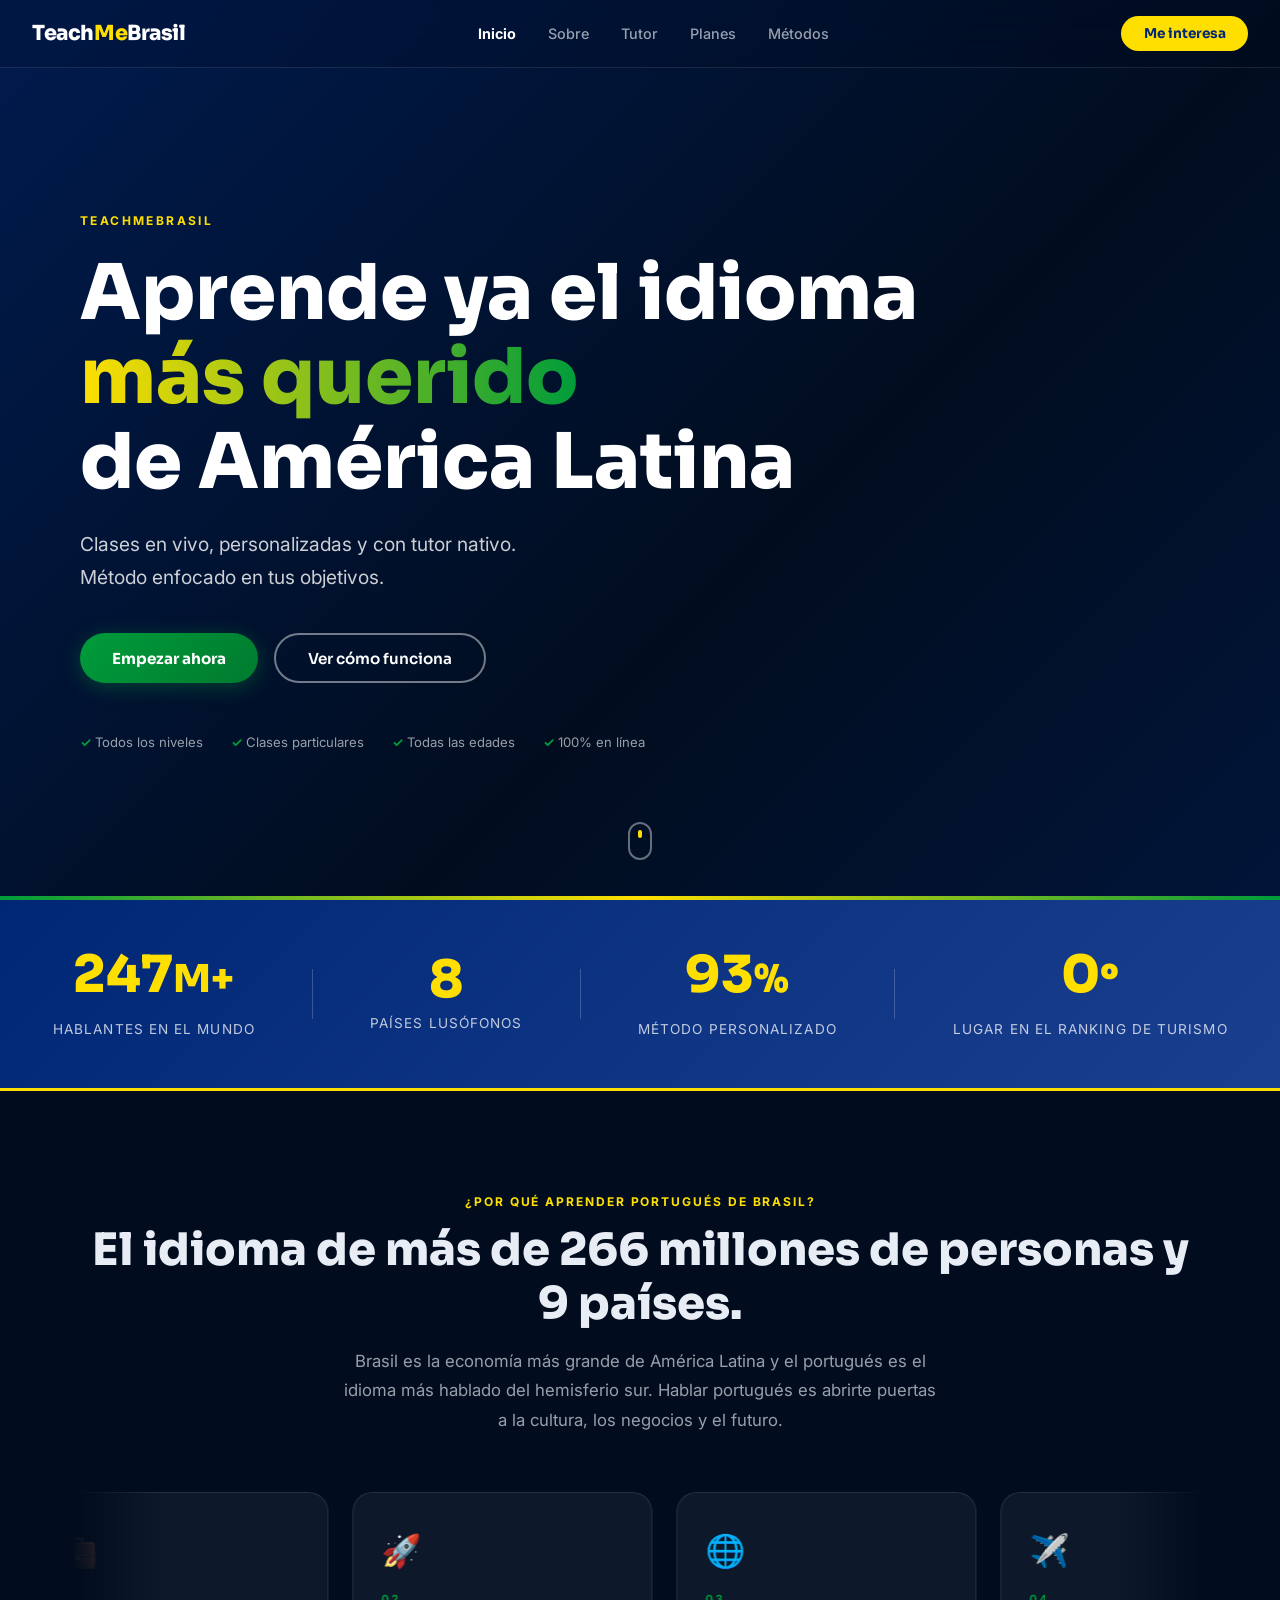
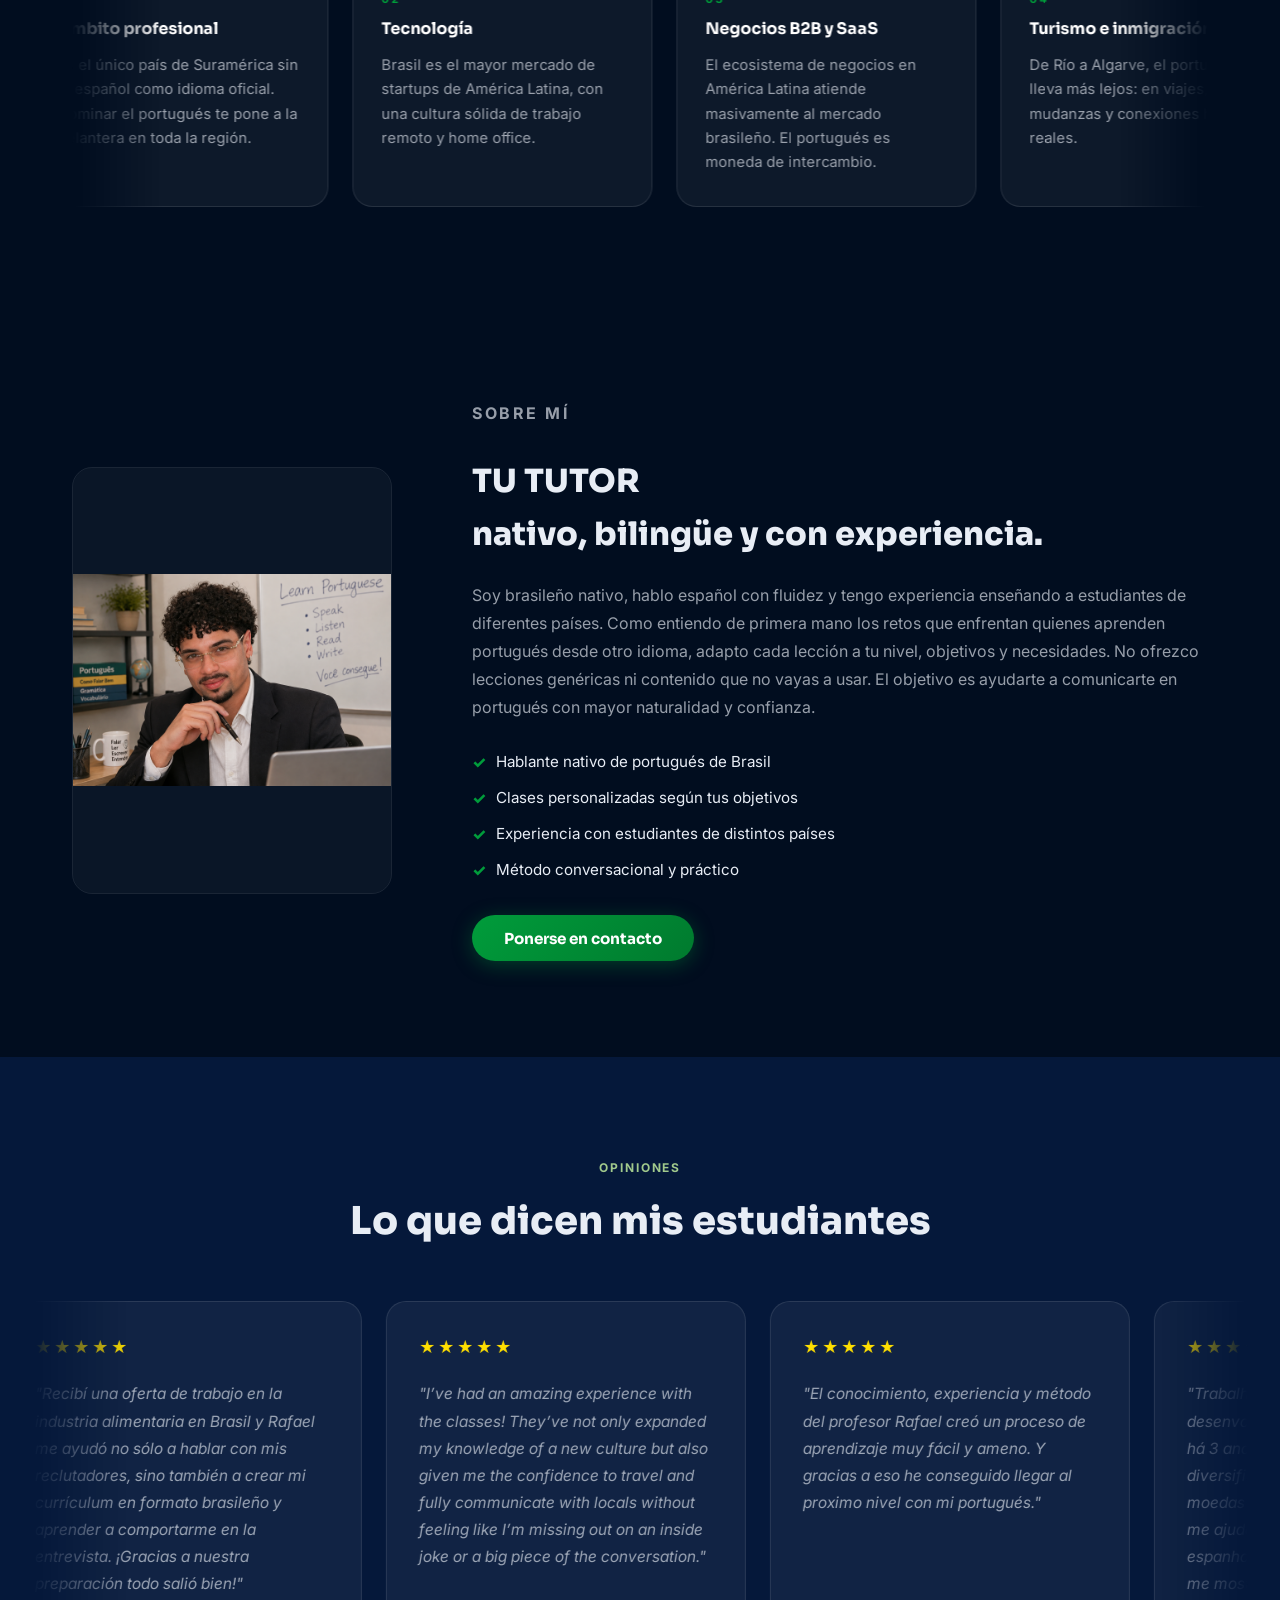
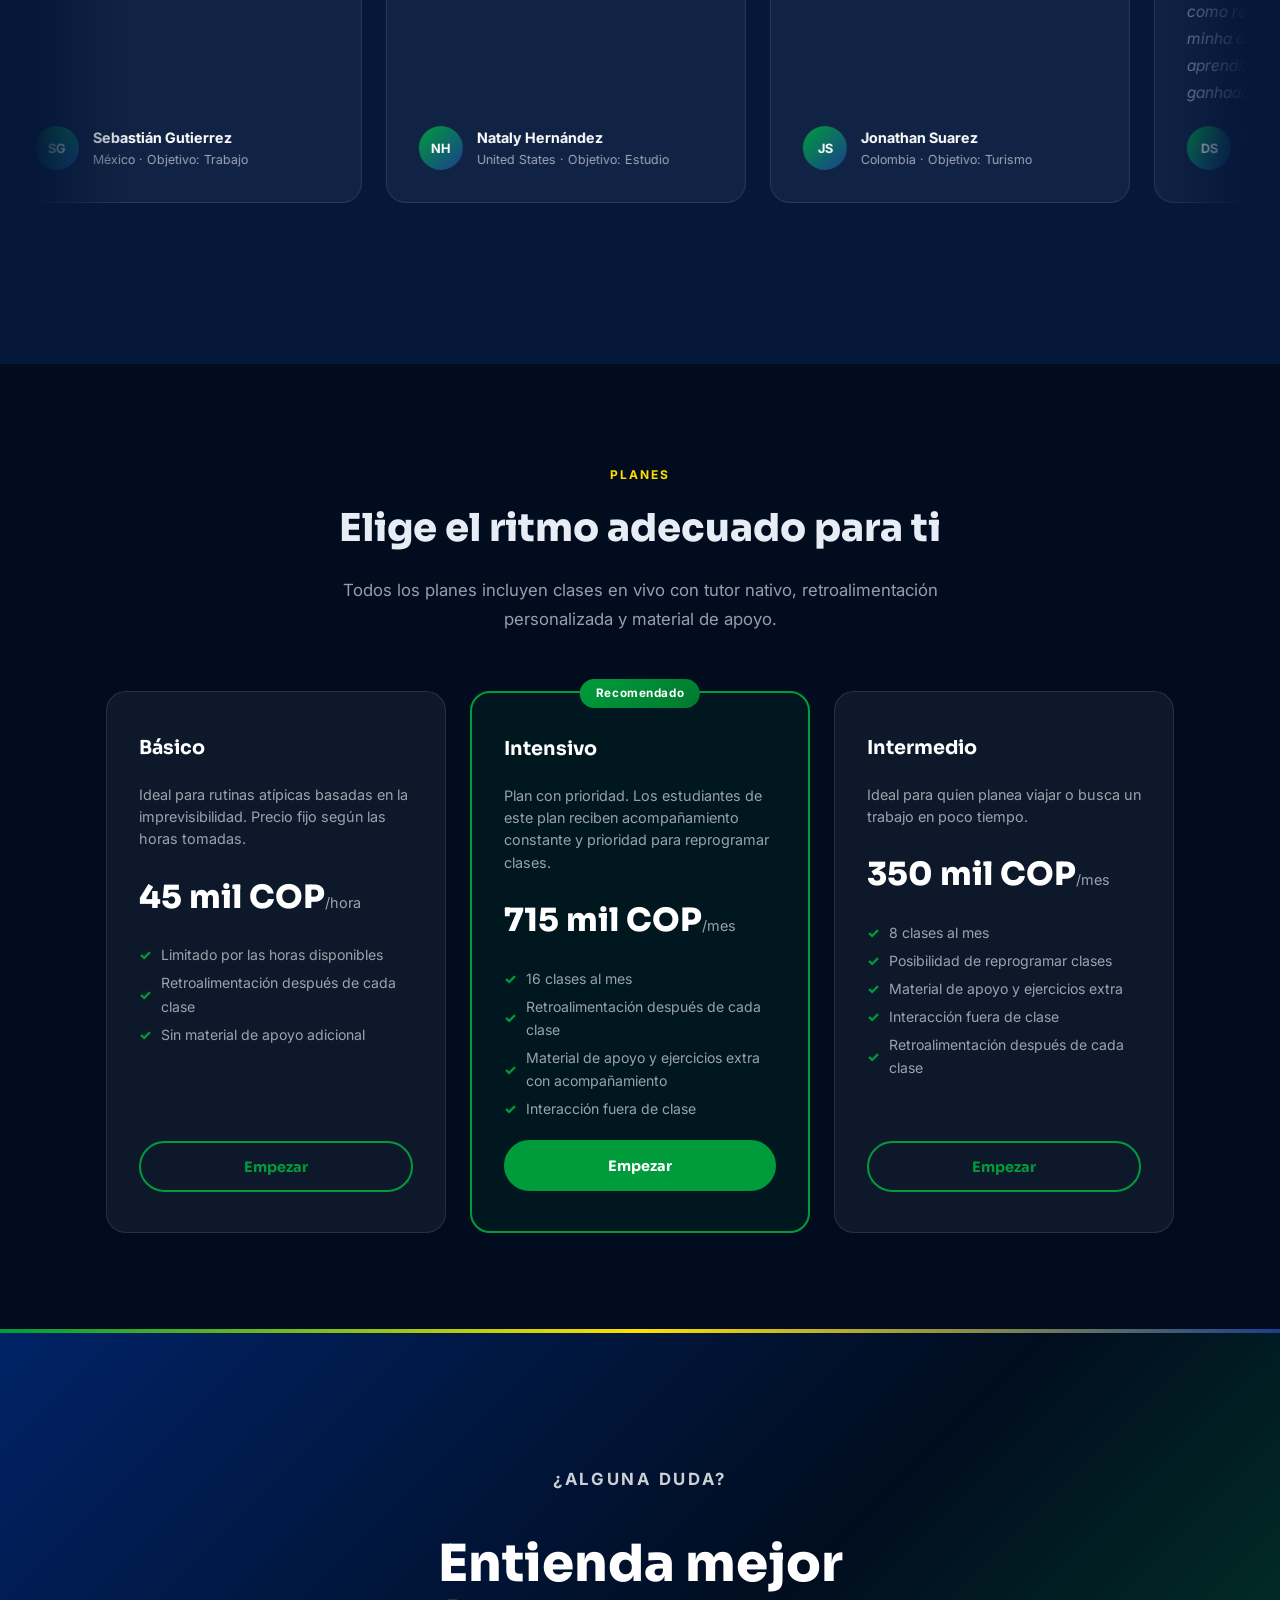
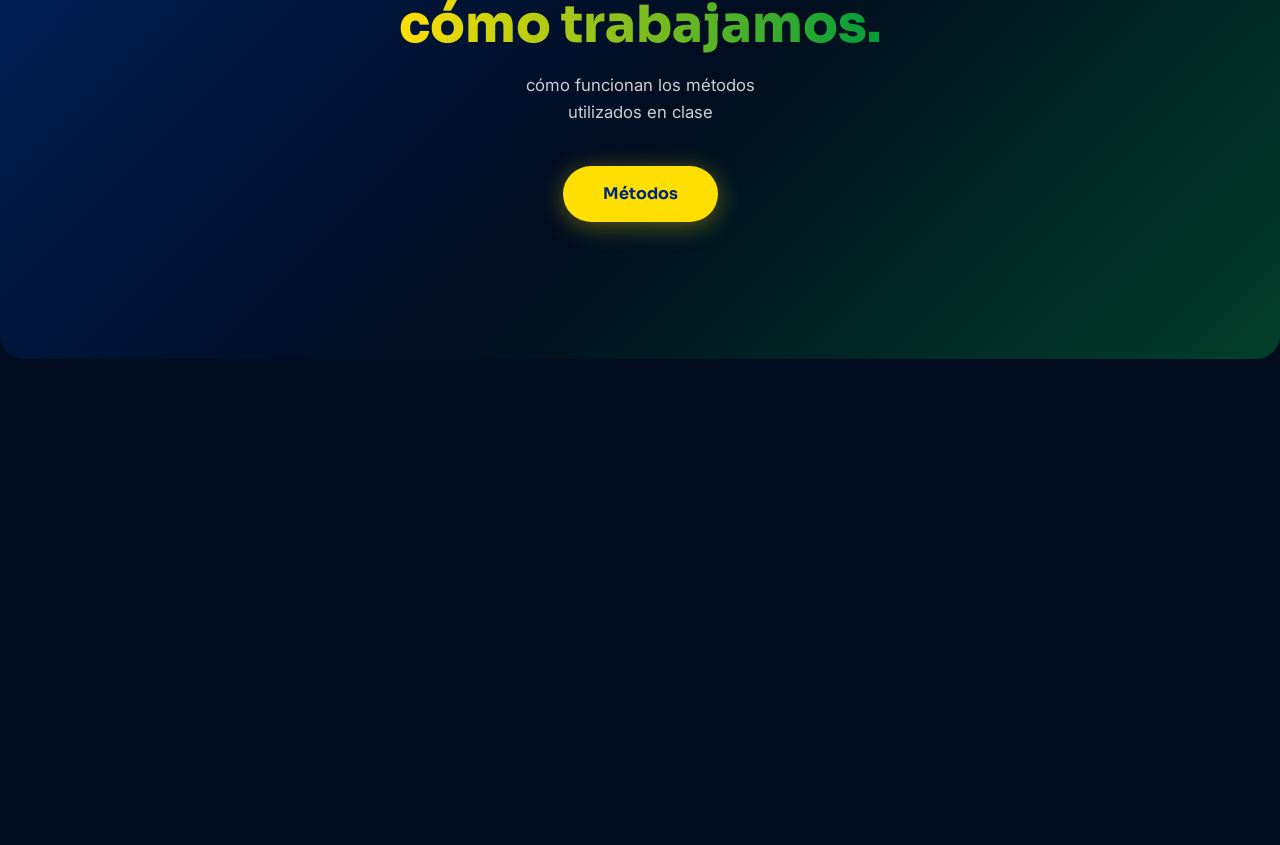
==== index.html @ 1a93fba7 "publicacao do repositorio" ====
<!DOCTYPE html>
<html lang="es-CO">
<head>
    <meta charset="UTF-8">
    <meta name="viewport" content="width=device-width, initial-scale=1.0">
    <link rel="stylesheet" href="style.css">
    <link rel="preconnect" href="https://fonts.googleapis.com">
    <link rel="preconnect" href="https://fonts.gstatic.com" crossorigin>
    <link href="https://fonts.googleapis.com/css2?family=Sora:wght@400;600;700;800&family=Inter:wght@400;500;600&display=swap" rel="stylesheet">
    <title>TeachMeBrasil — Portugués de Brasil para el mundo</title>
</head>
<body>

    <!-- ENCABEZADO -->
    <header class="main_header" id="main_header">
        <nav class="navbar">
            <a href="#inicio" class="logo">
                <span class="logo_text">Teach<span class="logo_accent">Me</span>Brasil</span>
            </a>
            <ul class="nav_content" id="nav_content">
                <li><a href="#inicio">Inicio</a></li>
                <li><a href="#razones">Sobre</a></li>
                <li><a href="#tutor">Tutor</a></li>
                <li><a href="#planes">Planes</a></li>
                <li><a href="#metodo">Métodos</a></li>
            </ul>
            <div class="nav_actions">
                <button class="btn_header" onclick="location.href='#planes'">Me interesa</button>
                <button class="hamburger" id="hamburger" aria-label="Abrir menú">
                    <span></span><span></span><span></span>
                </button>
            </div>
        </nav>
    </header>

    <main>

        <!-- HERO -->
        <section class="hero" id="inicio">
            <video autoplay loop muted playsinline class="hero_video">
                <source src="./videoplayback.mp4" type="video/mp4">
            </video>
            <div class="hero_overlay"></div>
            <div class="hero_content">
                <p class="hero_eyebrow reveal">TEACHMEBRASIL</p>
                <h1 class="hero_titulo reveal">
                    Aprende ya el idioma<br>
                    <span class="titulo_destaque">más querido</span><br>
                    de América Latina
                </h1>
                <p class="hero_subtitulo reveal">Clases en vivo, personalizadas y con tutor nativo. Método enfocado en tus objetivos.</p>
                <div class="hero_cta reveal">
                    <button class="btn_primario"><a href="#planes">Empezar ahora</a></button>
                    <button class="btn_secundario"><a href="#metodo">Ver cómo funciona</a></button>
                </div>
                <ul class="hero_micro reveal">
                    <li>Todos los niveles</li>
                    <li>Clases particulares</li>
                    <li>Todas las edades</li>
                    <li>100% en línea</li>
                </ul>
            </div>
            <div class="hero_scroll_hint">
                <span></span>
            </div>
        </section>

        <!-- NÚMEROS / PRUEBA SOCIAL -->
        <section class="section_numeros">
            <div class="numeros_inner">
                <div class="numero_item reveal-up">
                    <span class="numero_valor" data-count="266">0</span><span class="numero_sufixo">M+</span>
                    <p>hablantes en el mundo</p>
                </div>
                <div class="numero_divisor"></div>
                <div class="numero_item reveal-up" style="transition-delay:0.1s">
                    <span class="numero_valor" data-count="9">0</span>
                    <p>países lusófonos</p>
                </div>
                <div class="numero_divisor"></div>
                <div class="numero_item reveal-up" style="transition-delay:0.2s">
                    <span class="numero_valor" data-count="100">0</span><span class="numero_sufixo">%</span>
                    <p>método personalizado</p>
                </div>
                <div class="numero_divisor"></div>
                <div class="numero_item reveal-up" style="transition-delay:0.3s">
                    <span class="numero_valor" data-count="1">0</span><span class="numero_sufixo">º</span>
                    <p>lugar en el ranking de turismo</p>
                </div>
            </div>
        </section>

        <!-- MOTIVOS -->
        <section class="section_razoes" id="razones">
            <div class="razoes_topo">
                <p class="secao_eyebrow reveal-up">¿Por qué aprender portugués de Brasil?</p>
                <h2 class="reveal-up">El idioma de más de 266 millones de personas y 9 países.</h2>
                <p class="secao_descricao reveal-up">Brasil es la economía más grande de América Latina y el portugués es el idioma más hablado del hemisferio sur. Hablar portugués es abrirte puertas a la cultura, los negocios y el futuro.</p>
            </div>
            <div class="carousel_wrapper">
                <div class="razoes_grid">
                    <div class="razao_card"><div class="razao_icone">💼</div><span class="razao_numero">01</span><h3>Ámbito profesional</h3><p>Es el único país de Suramérica sin el español como idioma oficial. Dominar el portugués te pone a la delantera en toda la región.</p></div>
                    <div class="razao_card"><div class="razao_icone">🚀</div><span class="razao_numero">02</span><h3>Tecnología</h3><p>Brasil es el mayor mercado de startups de América Latina, con una cultura sólida de trabajo remoto y home office.</p></div>
                    <div class="razao_card"><div class="razao_icone">🌐</div><span class="razao_numero">03</span><h3>Negocios B2B y SaaS</h3><p>El ecosistema de negocios en América Latina atiende masivamente al mercado brasileño. El portugués es moneda de intercambio.</p></div>
                    <div class="razao_card"><div class="razao_icone">✈️</div><span class="razao_numero">04</span><h3>Turismo e inmigración</h3><p>De Río a Algarve, el portugués te lleva más lejos: en viajes, mudanzas y conexiones humanas reales.</p></div>
                    <div class="razao_card"><div class="razao_icone">🎵</div><span class="razao_numero">05</span><h3>Cultura y música</h3><p>Samba, bossa nova, funk, MPB: Brasil exporta cultura al mundo. Entender el idioma es entrar de verdad a esa riqueza.</p></div>
                    <div class="razao_card"><div class="razao_icone">🤝</div><span class="razao_numero">06</span><h3>Conexiones humanas</h3><p>Más de 200 millones de hablantes en 4 continentes. Hablar portugués es conectarte con uno de los pueblos más cálidos del mundo.</p></div>
                </div>
            </div>
        </section>

        <!-- TUTOR -->
        <section class="section_tutor" id="tutor">
            <div class="tutor_inner">
                <div class="tutor_foto reveal-left">
                    <div class="tutor_foto_placeholder">
                        <img src= "/foto_profissional.png" alt="Foto de Rafael da Silva Amorim, tutor nativo de portugués de Brasil" class="tutor_foto_img">
                    </div>
                </div>
                <div class="tutor_texto reveal-right">
                    <p class="secao_eyebrow">Sobre mí</p>
                    <h2>TU TUTOR<br>nativo, bilingüe y con experiencia.</h2>
                    <p>Soy brasileño nativo, hablo español con fluidez y tengo experiencia enseñando a estudiantes de diferentes países. Como entiendo de primera mano los retos que enfrentan quienes aprenden portugués desde otro idioma, adapto cada lección a tu nivel, objetivos y necesidades.
                    No ofrezco lecciones genéricas ni contenido que no vayas a usar. El objetivo es ayudarte a comunicarte en portugués con mayor naturalidad y confianza.</p>
                    <ul class="tutor_diferenciais">
                        <li>Hablante nativo de portugués de Brasil</li>
                        <li>Clases personalizadas según tus objetivos</li>
                        <li>Experiencia con estudiantes de distintos países</li>
                        <li>Método conversacional y práctico</li>
                    </ul>
                    <button class="btn_primario"><a href="https://wa.me/5561992379656?text=¡Hola! Me pongo en contacto con usted a través de su página web y me gustaría obtener más información sobre su curso de idiomas." target="_self" rel="noopener">Ponerse en contacto</a></button>
                </div>
            </div>
        </section>

        <!-- TESTIMONIOS -->
        <section class="section_depoimentos" id="testimonios">
            <div class="depoimentos_topo">
                <p class="secao_eyebrow_verde reveal-up">Opiniones</p>
                <h2 class="reveal-up">Lo que dicen mis estudiantes</h2>
            </div>

            <!-- Carrusel de testimonios -->
            <div class="carousel_wrapper dep_carousel_wrapper">
                <div class="depoimentos_grid">
                    <div class="depoimento_card">
                        <div class="depoimento_estrelas">★★★★★</div>
                        <p class="depoimento_texto">"Recibí una oferta de trabajo en la industria alimentaria en Brasil y Rafael me ayudó no sólo a hablar con mis reclutadores, sino también a crear mi currículum en formato brasileño y aprender a comportarme en la entrevista. ¡Gracias a nuestra preparación todo salió bien!"</p>
                        <div class="depoimento_autor">
                            <div class="autor_avatar">SG</div>
                            <div><strong>Sebastián Gutierrez</strong><span>México · Objetivo: Trabajo</span></div>
                        </div>
                    </div>
                    <div class="depoimento_card">
                        <div class="depoimento_estrelas">★★★★★</div>
                        <p class="depoimento_texto">"I’ve had an amazing experience with the classes! They’ve not only expanded my knowledge of a new culture but also given me the confidence to travel and fully communicate with locals without feeling like I’m missing out on an inside joke or a big piece of the conversation."</p>
                        <div class="depoimento_autor">
                            <div class="autor_avatar">NH</div>
                            <div><strong>Nataly Hernández</strong><span>United States · Objetivo: Estudio</span></div>
                        </div>
                    </div>
                    <div class="depoimento_card">
                        <div class="depoimento_estrelas">★★★★★</div>
                        <p class="depoimento_texto">"El conocimiento, experiencia y método del profesor Rafael creó un proceso de aprendizaje muy fácil y ameno. Y gracias a eso he conseguido llegar al proximo nivel con mi portugués."</p>
                        <div class="depoimento_autor">
                            <div class="autor_avatar">JS</div>
                            <div><strong>Jonathan Suarez</strong><span>Colombia · Objetivo: Turismo</span></div>
                        </div>
                    </div>
                    <div class="depoimento_card">
                        <div class="depoimento_estrelas">★★★★★</div>
                        <p class="depoimento_texto">"Trabalho com análise e desenvolvimento de sistemas no Brasil há 3 anos e não tinha idéia de como diversificar a minha carteira com moedas internacionais, o Rafael não só me ajudou a retomar o aprendizado de espanhol que eu havia perdido, como me mostrou diversas possibilidades de como receber em euros trabalhando na minha área. Sou grato por através do aprendizado de outra língua, ter ganhado um professor e um amigo."</p>
                        <div class="depoimento_autor">
                            <div class="autor_avatar">DS</div>
                            <div><strong>Douglas Santos</strong><span>Brasil · Objetivo: Trabalho</span></div>
                        </div>
                    </div>
                </div>
            </div>
        </section>

        <!-- PLANES -->
        <section class="section_planos" id="planes">
            <div class="planos_topo">
                <p class="secao_eyebrow reveal-up">Planes</p>
                <h2 class="reveal-up">Elige el ritmo adecuado para ti</h2>
                <p class="secao_descricao reveal-up">Todos los planes incluyen clases en vivo con tutor nativo, retroalimentación personalizada y material de apoyo.</p>
            </div>
            <div class="planos_grid">

                <div class="plano_card reveal-up" style="transition-delay:0s">
                    <h3>Básico</h3>
                    <p class="plano_descricao">Ideal para rutinas atípicas basadas en la imprevisibilidad. Precio fijo según las horas tomadas.</p>
                    <div class="plano_preco">
                        <span class="preco_valor">45 mil COP</span>
                        <span class="preco_periodo">/hora</span>
                    </div>
                    <ul class="plano_itens">
                        <li>Limitado por las horas disponibles</li>
                        <li>Retroalimentación después de cada clase</li>
                        <li>Sin material de apoyo adicional</li>
                    </ul>
                    <button class="btn_plano"><a href="https://wa.me/5561992379656?text=¡Hola! Me gustaría suscribirme al plan Básico de TeachMeBrazil." target="_blank" rel="noopener">Empezar</a></button>
                </div>

                <div class="plano_card plano_card--destaque reveal-up" style="transition-delay:0.15s">
                    <span class="plano_badge">Recomendado</span>
                    <h3>Intensivo</h3>
                    <p class="plano_descricao">Plan con prioridad. Los estudiantes de este plan reciben acompañamiento constante y prioridad para reprogramar clases.</p>
                    <div class="plano_preco">
                        <span class="preco_valor">715 mil COP</span>
                        <span class="preco_periodo">/mes</span>
                    </div>
                    <ul class="plano_itens">
                        <li>16 clases al mes</li>
                        <li>Retroalimentación después de cada clase</li>
                        <li>Material de apoyo y ejercicios extra con acompañamiento</li>
                        <li>Interacción fuera de clase</li>
                    </ul>
                    <button class="btn_plano btn_plano--destaque"><a href="https://wa.me/5561992379656?text=¡Hola! Me gustaría suscribirme al plan Intensivo de TeachMeBrazil." target="_blank" rel="noopener">Empezar</a></button>
                </div>
                <div class="plano_card reveal-up" style="transition-delay:0s">
                    <h3>Intermedio</h3>
                    <p class="plano_descricao">Ideal para quien planea viajar o busca un trabajo en poco tiempo.</p>
                    <div class="plano_preco">
                        <span class="preco_valor">350 mil COP</span>
                        <span class="preco_periodo">/mes</span>
                    </div>
                    <ul class="plano_itens">
                        <li>8 clases al mes</li>
                        <li>Posibilidad de reprogramar clases</li>
                        <li>Material de apoyo y ejercicios extra</li>
                        <li>Interacción fuera de clase</li>
                        <li>Retroalimentación después de cada clase</li>
                    </ul>
                    <button class="btn_plano"><a href="https://wa.me/5561992379656?text=¡Hola! Me gustaría suscribirme al plan Intermedio de TeachMeBrazil." target="_blank" rel="noopener">Empezar</a></button>
                </div>
            </div>
        </section>

        <!-- CTA FINAL -->
        <section class="section_cta_final" id="metodo">
            <video autoplay loop muted playsinline class="cta_final_video">
                <source src="./videoplayback.mp4" type="video/mp4">
            </video>
            <div class="cta_final_overlay"></div>
            <div class="cta_final_inner reveal-up">
                <p class="cta_eyebrow">¿Alguna duda?</p>
                <h2>Entienda mejor<br><span class="cta_destaque">cómo trabajamos.</span></h2>
                <p>cómo funcionan los métodos<br>utilizados en clase</p>
                <div class="cta_final_botoes">
                    <a class="btn_cta_primario" href="methods.html" target="_self" rel="noopener">Métodos</a>
                </div>
            </div>
        </section>
    </main>

    <footer class="main_footer" id="main_footer">

        <!-- Parte superior del footer: logo + tagline + newsletter -->
        <div class="footer_top">
            <div class="footer_top_inner">
                <div class="footer_brand_block">
                    <a href="#inicio" class="logo">
                        <span class="logo_text">Teach<span class="logo_accent">Me</span>Brasil</span>
                    </a>
                    <p class="footer_tagline">Portugués de Brasil para el mundo.</p>
                    <div class="footer_redes">
                        <a href="#" class="footer_rede_link" aria-label="WhatsApp">
                            <svg width="18" height="18" viewBox="0 0 24 24" fill="none" stroke="currentColor" stroke-width="2" stroke-linecap="round" stroke-linejoin="round"><path d="M21 11.5a8.38 8.38 0 0 1-.9 3.8 8.5 8.5 0 0 1-7.6 4.7 8.38 8.38 0 0 1-3.8-.9L3 21l1.9-5.7a8.38 8.38 0 0 1-.9-3.8 8.5 8.5 0 0 1 4.7-7.6 8.38 8.38 0 0 1 3.8-.9h.5a8.48 8.48 0 0 1 8 8v.5z"/></svg>
                            WhatsApp
                        </a>
                    </div>
                </div>
            </div>
        </div>

        <!-- Enlaces de navegación -->
        <div class="footer_nav_bar">
            <div class="footer_nav_inner">
                <div class="footer_col">
                    <h4>Plataforma</h4>
                    <ul>
                        <li><a href="#razones">Por qué aprender</a></li>
                        <li><a href="#tutor">Tutor</a></li>
                        <li><a href="#planes">Planes</a></li>
                    </ul>
                </div>
                <div class="footer_col">
                    <h4>Idioma del sitio</h4>
                    <ul>
                        <li><a href="#">🇧🇷 Português</a></li>
                        <li><a href="#">🇪🇸 Español</a></li>
                        <li><a href="#">🇺🇸 English</a></li>
                    </ul>
                </div>
            </div>
        </div>

        <!-- Pie final -->
        <div class="footer_bottom">
            <div class="footer_bottom_inner">
                <p>© 2026 TeachMeBrasil · Rafael da Silva Amorim</p>
                <p class="footer_bottom_flag">🇧🇷</p>
            </div>
        </div>

    </footer>

    <script src="script.js"></script>
</body>
</html>
---- style.css ----
*, *::before, *::after {
    box-sizing: border-box;
    margin: 0;
    padding: 0;
}

:root {
    /* Paleta Brasil */
    --verde:       #009c3b;
    --verde-escuro:#007a2e;
    --verde-claro: #a1c98c;
    --amarelo:     #ffdf00;
    --amarelo-soft:#f5c800;
    --azul:        #002776;
    --azul-medio:  #1a3f8f;

    /* Neutros */
    --fundo:       #010d1f;
    --fundo-alt:   #05183a;
    --fundo-card:  rgba(255,255,255,0.05);
    --borda:       rgba(255,255,255,0.1);
    --texto:       #e8edf5;
    --texto-suave: rgba(232,237,245,0.65);
    --branco:      #ffffff;

    /* Tipografia */
    --font-display: 'Sora', sans-serif;
    --font-body:    'Inter', sans-serif;

    /* Layout */
    --max:          1200px;
    --secao:        6rem;
    --raio:         12px;
    --raio-lg:      20px;

    /* Altura real do footer — setada via JS (script.js) */
    --footer-height: 480px;
}

html { scroll-behavior: smooth; }

body {
    font-family: var(--font-body);
    background-color: var(--fundo);
    color: var(--texto);
    line-height: 1.65;
    overflow-x: hidden;
}

a { text-decoration: none; color: inherit; }
ul { list-style: none; }
img { max-width: 100%; display: block; }

.reveal,
.reveal-up,
.reveal-left,
.reveal-right {
    opacity: 0;
    transition: opacity 0.7s ease, transform 0.7s ease;
    will-change: opacity, transform;
}

.reveal       { transform: translateY(0); opacity: 0; }
.reveal-up    { transform: translateY(40px); }
.reveal-left  { transform: translateX(-50px); }
.reveal-right { transform: translateX(50px); }

.reveal.visible,
.reveal-up.visible,
.reveal-left.visible,
.reveal-right.visible {
    opacity: 1;
    transform: translate(0);
}

.hero_content .reveal:nth-child(1) { transition-delay: 0.1s; }
.hero_content .reveal:nth-child(2) { transition-delay: 0.25s; }
.hero_content .reveal:nth-child(3) { transition-delay: 0.4s; }
.hero_content .reveal:nth-child(4) { transition-delay: 0.55s; }
.hero_content .reveal:nth-child(5) { transition-delay: 0.7s; }

.secao_eyebrow {
    display: inline-block;
    font-size: 0.75rem;
    font-weight: 700;
    letter-spacing: 0.16em;
    text-transform: uppercase;
    color: var(--amarelo);
    margin-bottom: 0.75rem;
}

.secao_eyebrow_verde {
    display: inline-block;
    font-size: 0.75rem;
    font-weight: 700;
    letter-spacing: 0.16em;
    text-transform: uppercase;
    color: var(--verde-claro);
    margin-bottom: 0.75rem;
}

.secao_descricao {
    max-width: 600px;
    margin: 0.75rem auto 0;
    font-size: 1.05rem;
    color: var(--texto-suave);
    line-height: 1.75;
}

.verde { color: var(--verde-claro); }

.btn_primario {
    display: inline-block;
    padding: 0.85rem 2rem;
    border-radius: 999px;
    font-family: var(--font-display);
    font-weight: 700;
    font-size: 0.95rem;
    cursor: pointer;
    border: none;
    background: linear-gradient(135deg, var(--verde), var(--verde-escuro));
    color: #fff;
    box-shadow: 0 4px 20px rgba(0,156,59,0.35);
    transition: transform 0.2s ease, box-shadow 0.2s ease, opacity 0.2s;
}
.btn_primario:hover {
    transform: translateY(-2px);
    box-shadow: 0 8px 28px rgba(0,156,59,0.45);
}

.btn_secundario {
    display: inline-block;
    padding: 0.85rem 2rem;
    border-radius: 999px;
    font-family: var(--font-display);
    font-weight: 600;
    font-size: 0.95rem;
    cursor: pointer;
    border: 2px solid rgba(255,255,255,0.45);
    background: transparent;
    color: #fff;
    transition: border-color 0.2s, background 0.2s;
}
.btn_secundario:hover {
    border-color: #fff;
    background: rgba(255,255,255,0.08);
}

.main_header {
    position: fixed;
    top: 0;
    width: 100%;
    z-index: 1000;
    background: rgba(1, 13, 31, 0.15);
    backdrop-filter: blur(16px);
    -webkit-backdrop-filter: blur(16px);
    border-bottom: 1px solid var(--borda);
    transition: background 0.4s ease, box-shadow 0.4s ease;
}

.main_header.scrolled {
    background: rgba(1, 13, 31, 0.95);
    box-shadow: 0 4px 30px rgba(0,0,0,0.4);
}

.navbar {
    display: flex;
    align-items: center;
    justify-content: space-between;
    margin: 0 auto;
    padding: 1rem 2rem;
}

.logo_text {
    font-family: var(--font-display);
    font-size: 1.3rem;
    font-weight: 800;
    color: var(--branco);
    letter-spacing: -0.02em;
}
.logo_accent { color: var(--amarelo); }

.nav_content {
    display: flex;
    gap: 2rem;
}

.nav_content a {
    font-size: 0.9rem;
    font-weight: 500;
    color: var(--texto-suave);
    transition: color 0.2s;
}
.nav_content a:hover { color: var(--branco); }

.nav_content a.nav_active {
    color: var(--branco);
    font-weight: 700;
}

.nav_actions { display: flex; align-items: center; gap: 1rem; }

.btn_header {
    padding: 0.55rem 1.4rem;
    border-radius: 999px;
    font-family: var(--font-display);
    font-weight: 700;
    font-size: 0.85rem;
    cursor: pointer;
    border: none;
    background: var(--amarelo);
    color: var(--azul);
    transition: transform 0.2s, opacity 0.2s;
}
.btn_header:hover { transform: translateY(-1px); opacity: 0.9; }

.hamburger {
    display: none;
    flex-direction: column;
    justify-content: center;
    gap: 5px;
    width: 36px;
    height: 36px;
    background: none;
    border: none;
    cursor: pointer;
    padding: 4px;
}
.hamburger span {
    display: block;
    width: 100%;
    height: 2px;
    background: var(--branco);
    border-radius: 2px;
    transition: transform 0.3s, opacity 0.3s;
}
.hamburger.active span:nth-child(1) { transform: translateY(7px) rotate(45deg); }
.hamburger.active span:nth-child(2) { opacity: 0; }
.hamburger.active span:nth-child(3) { transform: translateY(-7px) rotate(-45deg); }

.hero {
    position: relative;
    width: 100%;
    min-height: 100vh;
    display: flex;
    align-items: center;
    overflow: hidden;
}

.hero_video {
    position: absolute;
    inset: 0;
    width: 100%;
    height: 100%;
    object-fit: cover;
    z-index: 1;
}

.hero_overlay {
    position: absolute;
    inset: 0;
    background: linear-gradient(
        135deg,
        rgba(0,39,118,0.72) 0%,
        rgba(1,13,31,0.80) 60%,
        rgba(0,39,118,0.4) 100%
    );
    z-index: 2;
}

.hero::after {
    content: '';
    position: absolute;
    bottom: 0;
    left: 0;
    right: 0;
    height: 4px;
    background: linear-gradient(90deg, var(--verde), var(--amarelo), var(--verde));
    z-index: 4;
}

.hero_content {
    position: relative;
    z-index: 3;
    margin: 0 auto;
    padding: 8rem 5rem 4rem;
    width: 100%;
}

.hero_eyebrow {
    font-size: 0.75rem;
    font-weight: 700;
    letter-spacing: 0.2em;
    text-transform: uppercase;
    color: var(--amarelo);
    margin-bottom: 1.25rem;
}

.hero_titulo {
    font-family: var(--font-display);
    font-size: clamp(2.4rem, 6vw, 5rem);
    font-weight: 800;
    line-height: 1.1;
    margin-bottom: 1.5rem;
    color: var(--branco);
}

.titulo_destaque {
    background: linear-gradient(90deg, var(--amarelo), var(--verde));
    -webkit-background-clip: text;
    -webkit-text-fill-color: transparent;
    background-clip: text;
}

.hero_subtitulo {
    font-size: clamp(1rem, 2vw, 1.2rem);
    max-width: 500px;
    color: rgba(255,255,255,0.80);
    margin-bottom: 2.5rem;
    line-height: 1.7;
}

.hero_cta {
    display: flex;
    gap: 1rem;
    flex-wrap: wrap;
    margin-bottom: 3rem;
}

.hero_micro {
    display: flex;
    gap: 1.75rem;
    flex-wrap: wrap;
    font-size: 0.82rem;
    color: rgba(255,255,255,0.6);
}
.hero_micro li::before {
    content: "✓ ";
    color: var(--verde);
    font-weight: 700;
}

.hero_scroll_hint {
    position: absolute;
    bottom: 2.5rem;
    left: 50%;
    transform: translateX(-50%);
    z-index: 4;
}
.hero_scroll_hint span {
    display: block;
    width: 24px;
    height: 38px;
    border: 2px solid rgba(255,255,255,0.4);
    border-radius: 12px;
    position: relative;
}
.hero_scroll_hint span::after {
    content: '';
    position: absolute;
    top: 6px;
    left: 50%;
    transform: translateX(-50%);
    width: 4px;
    height: 8px;
    border-radius: 2px;
    background: var(--amarelo);
    animation: scroll-bounce 1.8s infinite;
}
@keyframes scroll-bounce {
    0%,100% { top:6px; opacity:1; }
    50%      { top:16px; opacity:0.4; }
}

.section_numeros {
    background: linear-gradient(135deg, var(--azul), var(--azul-medio));
    padding: 3rem 2rem;
    border-bottom: 3px solid var(--amarelo);
}

.numeros_inner {
    max-width: var(--max);
    margin: 0 auto;
    display: flex;
    align-items: center;
    justify-content: space-around;
    flex-wrap: wrap;
    gap: 2rem;
}

.numero_item {
    text-align: center;
    min-width: 140px;
}
.numero_item .numero_valor {
    font-family: var(--font-display);
    font-size: clamp(2rem, 4vw, 3.2rem);
    font-weight: 800;
    color: var(--amarelo);
    line-height: 1;
}
.numero_sufixo {
    font-family: var(--font-display);
    font-size: clamp(1.5rem, 3vw, 2.5rem);
    font-weight: 800;
    color: var(--amarelo);
}
.numero_item p {
    font-size: 0.85rem;
    color: rgba(255,255,255,0.75);
    margin-top: 0.4rem;
    text-transform: uppercase;
    letter-spacing: 0.08em;
}
.numero_divisor {
    width: 1px;
    height: 50px;
    background: rgba(255,255,255,0.2);
}

.section_razoes {
    padding: var(--secao) 2rem;
    max-width: var(--max);
    margin: 0 auto;
}
.razoes_topo {
    text-align: center;
    margin-bottom: 3.5rem;
}
.razoes_topo h2 {
    font-family: var(--font-display);
    font-size: clamp(1.8rem, 3.5vw, 2.8rem);
    font-weight: 800;
    line-height: 1.2;
    margin-bottom: 1rem;
}

.razoes_grid {
    display: grid;
    grid-template-columns: repeat(auto-fit, minmax(240px, 1fr));
    gap: 1.5rem;
}

.razao_card {
    background: var(--fundo-card);
    border: 1px solid var(--borda);
    border-radius: var(--raio-lg);
    padding: 2rem 1.75rem;
    position: relative;
    overflow: hidden;
    transition: transform 0.3s ease, box-shadow 0.3s ease, border-color 0.3s;
}
.razao_card::before {
    content: '';
    position: absolute;
    top: 0; left: 0; right: 0;
    height: 3px;
    background: linear-gradient(90deg, var(--verde), var(--amarelo));
    transform: scaleX(0);
    transform-origin: left;
    transition: transform 0.4s ease;
}
.razao_card:hover { transform: translateY(-6px); border-color: rgba(255,255,255,0.25); }
.razao_card:hover::before { transform: scaleX(1); }

.razao_icone { font-size: 2rem; margin-bottom: 0.75rem; }
.razao_numero {
    font-size: 0.7rem;
    font-weight: 700;
    letter-spacing: 0.15em;
    color: var(--verde);
    text-transform: uppercase;
    margin-bottom: 0.5rem;
    display: block;
}
.razao_card h3 {
    font-family: var(--font-display);
    font-size: 1rem;
    font-weight: 700;
    margin-bottom: 0.65rem;
    color: var(--branco);
}
.razao_card p {
    font-size: 0.92rem;
    color: var(--texto-suave);
    line-height: 1.65;
}

.section_metodo {
    padding: var(--secao) 2rem;
    background: var(--fundo-alt);
    position: relative;
}
.section_metodo::before {
    content: '';
    position: absolute;
    top: 0; left: 0; right: 0;
    height: 4px;
    background: linear-gradient(90deg, var(--verde), var(--amarelo), var(--azul-medio));
}

.metodo_topo {
    text-align: center;
    max-width: var(--max);
    margin: 0 auto 5rem;
}
.metodo_topo h2 {
    font-family: var(--font-display);
    font-size: clamp(1.8rem, 3.5vw, 2.8rem);
    font-weight: 800;
    line-height: 1.25;
}

.metodo_etapas {
    max-width: var(--max);
    margin: 0 auto;
    display: flex;
    flex-direction: column;
    gap: 5rem;
}

.metodo_etapa {
    display: grid;
    grid-template-columns: 1fr 1fr;
    align-items: center;
    gap: 4rem;
}

/* Alterna a ordem visual (imagem/texto) para variar o ritmo da página */
.metodo_etapa--reversa .etapa_visual { order: 2; }
.metodo_etapa--reversa .etapa_conteudo { order: 1; }

.etapa_num {
    display: inline-flex;
    align-items: center;
    justify-content: center;
    width: 52px;
    height: 52px;
    border-radius: 50%;
    background: linear-gradient(135deg, var(--verde), var(--verde-escuro));
    font-family: var(--font-display);
    font-size: 1.4rem;
    font-weight: 800;
    color: #fff;
    margin-bottom: 1.25rem;
}

.etapa_conteudo h3 {
    font-family: var(--font-display);
    font-size: 1.4rem;
    font-weight: 800;
    color: var(--branco);
    margin-bottom: 1rem;
}

.etapa_visual {
    border-radius: var(--raio-lg);
    overflow: hidden;
    aspect-ratio: 4/3;
    border: 1px solid var(--borda);
}
.etapa_placeholder {
    width: 100%;
    height: 100%;
    display: flex;
    flex-direction: column;
    align-items: center;
    justify-content: center;
    gap: 1rem;
    background: rgba(255,255,255,0.04);
}
.etapa_emoji { font-size: 3rem; }
.etapa_placeholder p {
    font-size: 0.9rem;
    color: var(--texto-suave);
    font-style: italic;
}

.section_tutor {
    padding: var(--secao) 2rem;
    max-width: var(--max);
    margin: 0 auto;
}
.tutor_inner {
    display: grid;
    grid-template-columns: 320px 1fr;
    gap: 5rem;
    align-items: center;
}

.tutor_foto {
    position: relative;
    border-radius: var(--raio-lg);
    overflow: hidden;
    aspect-ratio: 3/4;
    border: 1px solid var(--borda);
}
.tutor_foto_placeholder {
    width: 100%;
    height: 100%;
    display: flex;
    flex-direction: column;
    align-items: center;
    justify-content: center;
    gap: 1rem;
    background: rgba(255,255,255,0.04);
    font-size: 4rem;
    color: var(--texto-suave);
}
.tutor_foto_placeholder p {
    font-size: 0.9rem;
    color: var(--texto-suave);
    font-style: italic;
}

.tutor_texto h2 {
    font-family: var(--font-display);
    font-size: clamp(1.6rem, 2.5vw, 2.2rem);
    font-weight: 800;
    margin-bottom: 1.25rem;
}
.tutor_texto > p {
    font-size: 1rem;
    color: var(--texto-suave);
    line-height: 1.75;
    margin-bottom: 1.75rem;
}
.tutor_diferenciais {
    display: flex;
    flex-direction: column;
    gap: 0.6rem;
    margin-bottom: 2rem;
}
.tutor_diferenciais li {
    font-size: 0.95rem;
    display: flex;
    align-items: center;
    gap: 0.6rem;
    color: var(--texto);
}
.tutor_diferenciais li::before {
    content: "✓";
    color: var(--verde);
    font-weight: 800;
    font-size: 1rem;
}

.section_depoimentos {
    padding: var(--secao) 2rem;
    background: var(--fundo-alt);
}
.depoimentos_topo {
    text-align: center;
    max-width: var(--max);
    margin: 0 auto 3rem;
}
.depoimentos_topo h2 {
    font-family: var(--font-display);
    font-size: clamp(1.8rem, 3vw, 2.4rem);
    font-weight: 800;
}
.depoimentos_grid {
    max-width: var(--max);
    margin: 0 auto;
    display: grid;
    grid-template-columns: repeat(auto-fit, minmax(280px, 1fr));
    gap: 1.5rem;
}
.depoimento_card {
    background: var(--fundo-card);
    border: 1px solid var(--borda);
    border-radius: var(--raio-lg);
    padding: 2rem;
    display: flex;
    flex-direction: column;
    gap: 1.25rem;
    transition: transform 0.3s ease, border-color 0.3s;
}
.depoimento_card:hover {
    transform: translateY(-4px);
    border-color: rgba(255,255,255,0.25);
}
.depoimento_estrelas { color: var(--amarelo); letter-spacing: 2px; font-size: 1rem; }
.depoimento_texto {
    font-size: 0.97rem;
    line-height: 1.75;
    color: var(--texto-suave);
    font-style: italic;
    flex: 1;
}
.depoimento_autor {
    display: flex;
    align-items: center;
    gap: 0.85rem;
}
.autor_avatar {
    width: 44px;
    height: 44px;
    border-radius: 50%;
    background: linear-gradient(135deg, var(--verde), var(--azul-medio));
    display: flex;
    align-items: center;
    justify-content: center;
    font-size: 0.8rem;
    font-weight: 700;
    color: #fff;
    flex-shrink: 0;
}
.depoimento_autor strong {
    display: block;
    font-size: 0.9rem;
    color: var(--branco);
}
.depoimento_autor span {
    display: block;
    font-size: 0.78rem;
    color: var(--texto-suave);
}

.section_planos {
    padding: var(--secao) 2rem;
    max-width: var(--max);
    margin: 0 auto;
}
.planos_topo {
    text-align: center;
    margin-bottom: 3.5rem;
}
.planos_topo h2 {
    font-family: var(--font-display);
    font-size: clamp(1.8rem, 3vw, 2.6rem);
    font-weight: 800;
    margin-bottom: 1rem;
}
.planos_grid {
    display: flex;
    gap: 1.5rem;
    flex-wrap: wrap;
    justify-content: center;
    align-items: stretch;
}
.plano_card {
    flex: 1 1 260px;
    max-width: 340px;
    padding: 2.5rem 2rem;
    border-radius: var(--raio-lg);
    border: 1px solid var(--borda);
    background: var(--fundo-card);
    display: flex;
    flex-direction: column;
    gap: 1.25rem;
    position: relative;
    transition: transform 0.3s, border-color 0.3s;
}
.plano_card:hover { transform: translateY(-4px); }
.plano_card--destaque {
    border-color: var(--verde);
    border-width: 2px;
    background: rgba(0,156,59,0.08);
}
.plano_badge {
    position: absolute;
    top: -0.85rem;
    left: 50%;
    transform: translateX(-50%);
    background: linear-gradient(135deg, var(--verde), var(--verde-escuro));
    color: #fff;
    font-size: 0.73rem;
    font-weight: 700;
    padding: 0.3rem 1rem;
    border-radius: 99px;
    white-space: nowrap;
    letter-spacing: 0.05em;
}
.plano_card h3 {
    font-family: var(--font-display);
    font-size: 1.2rem;
    font-weight: 700;
    color: var(--branco);
}
.plano_descricao { font-size: 0.9rem; color: var(--texto-suave); line-height: 1.55; }
.plano_preco { display: flex; align-items: baseline;}
.preco_valor {
    font-family: var(--font-display);
    font-size: 2.0rem;
    font-weight: 800;
    color: var(--branco);
}
.preco_periodo { font-size: 0.9rem; color: var(--texto-suave); }
.plano_itens { display: flex; flex-direction: column; gap: 0.3rem; flex: 1; }
.plano_itens li {
    font-size: 0.88rem;
    display: flex;
    align-items: center;
    gap: 0.6rem;
    color: var(--texto-suave);
}
.plano_itens li::before {
    content: "✓";
    color: var(--verde);
    font-weight: 800;
    flex-shrink: 0;
}
.btn_plano {
    display: block;
    width: 100%;
    padding: 0.9rem;
    border-radius: 999px;
    font-family: var(--font-display);
    font-weight: 700;
    font-size: 0.9rem;
    cursor: pointer;
    border: 2px solid var(--verde);
    background: transparent;
    color: var(--verde);
    transition: background 0.2s, color 0.2s, transform 0.2s;
}
.btn_plano:hover { background: var(--verde); color: #fff; transform: translateY(-1px); }
.btn_plano--destaque { background: var(--verde); color: #fff; }
.btn_plano--destaque:hover { opacity: 0.88; }

.section_recursos {
    padding: var(--secao) 2rem;
    background: var(--fundo-alt);
}
.recursos_topo {
    text-align: center;
    max-width: var(--max);
    margin: 0 auto 3rem;
}
.recursos_topo h2 {
    font-family: var(--font-display);
    font-size: clamp(1.8rem, 3vw, 2.4rem);
    font-weight: 800;
    margin-bottom: 1rem;
}

.section_cta_final {
    position: relative;
    overflow: hidden;
    min-height: 70vh;
    display: flex;
    align-items: center;
    justify-content: center;
    padding: var(--secao) 2rem;
    text-align: center;
    border-radius: 0 0 24px 24px;
}

.cta_final_video {
    position: absolute;
    inset: 0;
    width: 100%;
    height: 100%;
    object-fit: cover;
    z-index: 1;
}

.cta_final_overlay {
    position: absolute;
    inset: 0;
    z-index: 2;
    background: linear-gradient(
        135deg,
        rgba(0,39,118,0.82) 0%,
        rgba(1,13,31,0.85) 55%,
        rgba(0,156,59,0.35) 100%
    );
}

.section_cta_final::after {
    content: '';
    position: absolute;
    top: 0;
    left: 0;
    right: 0;
    height: 4px;
    background: linear-gradient(90deg, var(--verde), var(--amarelo), var(--azul-medio));
    z-index: 4;
}

.cta_final_inner {
    position: relative;
    z-index: 3;
    max-width: 640px;
    margin: 0 auto;
}
.cta_eyebrow {
    font-size: 0.75rem;
    font-weight: 700;
    letter-spacing: 0.16em;
    text-transform: uppercase;
    color: var(--amarelo);
    margin-bottom: 0.75rem;
}
.cta_final_inner h2 {
    font-family: var(--font-display);
    font-size: clamp(2rem, 4.5vw, 3.2rem);
    font-weight: 800;
    margin-bottom: 1rem;
    line-height: 1.2;
    color: var(--branco);
}
.cta_destaque {
    background: linear-gradient(90deg, var(--amarelo), var(--verde));
    -webkit-background-clip: text;
    -webkit-text-fill-color: transparent;
    background-clip: text;
}
.cta_final_inner > p {
    font-size: 1.05rem;
    color: rgba(255,255,255,0.8);
    margin-bottom: 2.5rem;
    line-height: 1.6;
}
.cta_final_botoes { display: flex; gap: 1rem; justify-content: center; flex-wrap: wrap; }
.btn_cta_primario {
    display: inline-block;
    padding: 0.95rem 2.5rem;
    border-radius: 999px;
    font-family: var(--font-display);
    font-weight: 700;
    font-size: 1rem;
    cursor: pointer;
    border: none;
    background: var(--amarelo);
    color: var(--azul);
    box-shadow: 0 4px 24px rgba(255,223,0,0.35);
    transition: transform 0.2s, box-shadow 0.2s;
}
.btn_cta_primario:hover { transform: translateY(-2px); box-shadow: 0 8px 32px rgba(255,223,0,0.5); }
.btn_cta_secundario {
    display: inline-block;
    padding: 0.95rem 2.5rem;
    border-radius: 999px;
    font-family: var(--font-display);
    font-weight: 600;
    font-size: 1rem;
    cursor: pointer;
    border: 2px solid rgba(255,255,255,0.45);
    background: transparent;
    color: #fff;
    transition: border-color 0.2s, background 0.2s;
}
.btn_cta_secundario:hover { border-color: #fff; background: rgba(255,255,255,0.1); }

.main_footer {
    position: fixed;
    bottom: 0;
    left: 0;
    right: 0;
    z-index: 0;
    background: #000d1a;
    border-top: 3px solid transparent;
    display: flex;
    flex-direction: column;
}

main {
    position: relative;
    z-index: 1;
    background: var(--fundo);
}

.footer_top {
    padding: 3.5rem 2rem 2.5rem;
    border-bottom: 1px solid rgba(255,255,255,0.07);
}
.footer_top_inner {
    max-width: var(--max);
    margin: 0 auto;
    display: flex;
    gap: 4rem;
    flex-wrap: wrap;
    justify-content: space-between;
    align-items: flex-start;
}

.footer_brand_block {
    display: flex;
    flex-direction: column;
    gap: 0.85rem;
    flex: 1 1 220px;
}
.footer_tagline {
    font-size: 0.9rem;
    color: var(--texto-suave);
}
.footer_redes {
    display: flex;
    flex-direction: column;
    gap: 0.6rem;
    margin-top: 0.25rem;
}
.footer_rede_link {
    display: flex;
    align-items: center;
    gap: 0.55rem;
    font-size: 0.85rem;
    font-weight: 500;
    color: var(--texto-suave);
    transition: color 0.2s;
}
.footer_rede_link:hover { color: var(--amarelo); }
.footer_rede_link svg { flex-shrink: 0; }

.footer_newsletter {
    flex: 1 1 320px;
    max-width: 420px;
}
.footer_nl_label {
    font-family: var(--font-display);
    font-size: 1rem;
    font-weight: 700;
    color: var(--branco);
    margin-bottom: 0.4rem;
}
.footer_nl_desc {
    font-size: 0.88rem;
    color: var(--texto-suave);
    line-height: 1.55;
    margin-bottom: 1rem;
}
.footer_nl_form {
    display: flex;
    gap: 0;
    border-radius: 999px;
    overflow: hidden;
    border: 1px solid rgba(255,255,255,0.15);
    background: rgba(255,255,255,0.05);
    transition: border-color 0.2s;
}
.footer_nl_form:focus-within {
    border-color: var(--verde);
}
.footer_nl_input {
    flex: 1;
    padding: 0.75rem 1.25rem;
    background: transparent;
    border: none;
    outline: none;
    color: var(--branco);
    font-size: 0.88rem;
    font-family: var(--font-body);
}
.footer_nl_input::placeholder { color: rgba(255,255,255,0.35); }
.footer_nl_btn {
    padding: 0.75rem 1.5rem;
    background: var(--verde);
    border: none;
    color: #fff;
    font-family: var(--font-display);
    font-weight: 700;
    font-size: 0.85rem;
    cursor: pointer;
    border-radius: 0 999px 999px 0;
    transition: background 0.2s;
    white-space: nowrap;
}
.footer_nl_btn:hover { background: var(--verde-escuro); }

.footer_nav_bar {
    padding: 2.5rem 2rem;
    border-bottom: 1px solid rgba(255,255,255,0.07);
}
.footer_nav_inner {
    max-width: var(--max);
    margin: 0 auto;
    display: flex;
    gap: 3rem;
    flex-wrap: wrap;
    justify-content: space-between;
}
.footer_col h4 {
    font-size: 0.72rem;
    font-weight: 700;
    text-transform: uppercase;
    letter-spacing: 0.12em;
    color: rgba(255,255,255,0.4);
    margin-bottom: 1rem;
}
.footer_col ul { display: flex; flex-direction: column; gap: 0.55rem; }
.footer_col a {
    font-size: 0.88rem;
    color: var(--texto-suave);
    transition: color 0.2s;
}
.footer_col a:hover { color: var(--branco); }

.footer_bottom {
    padding: 1.25rem 2rem;
}
.footer_bottom_inner {
    max-width: var(--max);
    margin: 0 auto;
    display: flex;
    align-items: center;
    justify-content: space-between;
}
.footer_bottom_inner p {
    font-size: 0.8rem;
    color: rgba(255,255,255,0.35);
}
.footer_bottom_flag { font-size: 1.2rem; }

body {
    padding-bottom: var(--footer-height);
}

@media (max-width: 900px) {
    .metodo_etapa {
        grid-template-columns: 1fr;
    }
    .metodo_etapa--reversa .etapa_visual,
    .metodo_etapa--reversa .etapa_conteudo { order: 0; }
    .tutor_inner {
        grid-template-columns: 1fr;
    }
    .tutor_foto {
        max-width: 320px;
        margin: 0 auto;
    }
    .numero_divisor { display: none; }
}

@media (max-width: 768px) {
    :root { --secao: 4rem; }

    .nav_content {
        display: none;
        position: fixed;
        top: 65px;
        left: 0; right: 0;
        background: rgba(1,13,31,0.98);
        backdrop-filter: blur(16px);
        flex-direction: column;
        gap: 0;
        border-bottom: 1px solid var(--borda);
        padding: 1rem 0;
    }
    .nav_content.open { display: flex; }
    .nav_content li a {
        display: block;
        padding: 0.85rem 2rem;
        font-size: 1rem;
        border-bottom: 1px solid var(--borda);
    }
    .nav_content li:last-child a { border-bottom: none; }

    .hamburger { display: flex; }

    .hero_content { padding: 8rem 1.5rem 4rem; }
    .hero_cta { flex-direction: column; align-items: flex-start; }
    .hero_micro { gap: 1rem; }

    .numeros_inner { gap: 1.5rem; }
    .numero_item { min-width: 100px; }

    .planos_grid { flex-direction: column; align-items: center; }
    .plano_card { max-width: 100%; }

    .section_cta_final { min-height: 60vh; }

    .footer_top_inner {
        flex-direction: column;
        gap: 2.5rem;
    }
    .footer_newsletter { max-width: 100%; }
    .footer_nav_inner { gap: 2rem; }
    .footer_bottom_inner { flex-direction: column; gap: 0.5rem; text-align: center; }

    .cta_final_botoes { flex-direction: column; align-items: center; }

    .reveal-left,
    .reveal-right {
        transform: translateY(30px);
    }
}

@media (prefers-reduced-motion: reduce) {
    .reveal, .reveal-up, .reveal-left, .reveal-right {
        transition: none;
        opacity: 1;
        transform: none;
    }
    .hero_scroll_hint span::after { animation: none; }
}

.carousel_wrapper {
    overflow: hidden;
    width: 100%;
    position: relative;
    -webkit-mask-image: linear-gradient(
        to right,
        transparent 0%,
        black 8%,
        black 92%,
        transparent 100%
    );
    mask-image: linear-gradient(
        to right,
        transparent 0%,
        black 8%,
        black 92%,
        transparent 100%
    );
    cursor: grab;
}
.carousel_wrapper:active { cursor: grabbing; }

.razoes_grid {
    display: flex;
    flex-wrap: nowrap;
    gap: 1.5rem;
    width: max-content;
    will-change: transform;
}

.razao_card {
    flex: 0 0 300px;
    max-width: 300px;
}

.dep_carousel_wrapper {
    margin-bottom: 4rem;
}

.depoimentos_grid {
    display: flex;
    flex-wrap: nowrap;
    gap: 1.5rem;
    width: max-content;
    will-change: transform;
}

.depoimento_card {
    flex: 0 0 360px;
    max-width: 360px;
}

.comentario_form_wrapper {
    max-width: 720px;
    margin: 0 auto;
    padding: 2.5rem;
    background: rgba(255,255,255,0.04);
    border: 1px solid var(--borda);
    border-radius: var(--raio-lg);
    position: relative;
}

.comentario_form_wrapper::before {
    content: '';
    position: absolute;
    top: 0; left: 0; right: 0;
    height: 3px;
    background: linear-gradient(90deg, var(--verde), var(--amarelo));
    border-radius: var(--raio-lg) var(--raio-lg) 0 0;
}

.comentario_form_header {
    margin-bottom: 2rem;
}
.comentario_form_header h3 {
    font-family: var(--font-display);
    font-size: 1.3rem;
    font-weight: 700;
    color: var(--branco);
    margin-bottom: 0.4rem;
}
.comentario_form_header p {
    font-size: 0.9rem;
    color: var(--texto-suave);
}

.form_row {
    display: grid;
    grid-template-columns: 1fr 1fr;
    gap: 1rem;
}

.form_group {
    display: flex;
    flex-direction: column;
    gap: 0.45rem;
    margin-bottom: 1.25rem;
    position: relative;
}

.form_group label {
    font-size: 0.82rem;
    font-weight: 600;
    color: rgba(255,255,255,0.6);
    text-transform: uppercase;
    letter-spacing: 0.08em;
}

.obrigatorio { color: var(--verde); margin-left: 2px; }

.form_group input,
.form_group textarea {
    background: rgba(255,255,255,0.06);
    border: 1px solid rgba(255,255,255,0.12);
    border-radius: var(--raio);
    padding: 0.75rem 1rem;
    color: var(--branco);
    font-family: var(--font-body);
    font-size: 0.9rem;
    line-height: 1.5;
    transition: border-color 0.2s, background 0.2s;
    resize: vertical;
    outline: none;
    width: 100%;
}
.form_group input:focus,
.form_group textarea:focus {
    border-color: var(--verde);
    background: rgba(0,156,59,0.06);
}
.form_group input::placeholder,
.form_group textarea::placeholder {
    color: rgba(255,255,255,0.25);
}

.char_count {
    font-size: 0.75rem;
    color: var(--texto-suave);
    text-align: right;
    margin-top: 0.25rem;
}
.char_count.quase { color: var(--amarelo); }
.char_count.limite { color: #ff6b6b; }

.star_input {
    display: flex;
    gap: 0.35rem;
}
.star_input span {
    font-size: 1.6rem;
    color: var(--amarelo);
    cursor: pointer;
    transition: transform 0.15s, opacity 0.15s;
    line-height: 1;
    user-select: none;
}
.star_input span:hover {
    transform: scale(1.25);
}

.form_actions { margin-top: 0.5rem; }

.btn_enviar_comentario {
    display: inline-flex;
    align-items: center;
    gap: 0.5rem;
    padding: 0.85rem 2rem;
    border-radius: 999px;
    font-family: var(--font-display);
    font-weight: 700;
    font-size: 0.95rem;
    cursor: pointer;
    border: none;
    background: linear-gradient(135deg, var(--verde), var(--verde-escuro));
    color: #fff;
    box-shadow: 0 4px 20px rgba(0,156,59,0.3);
    transition: transform 0.2s, box-shadow 0.2s;
}
.btn_enviar_comentario:hover {
    transform: translateY(-2px);
    box-shadow: 0 8px 28px rgba(0,156,59,0.45);
}
.btn_enviar_comentario:active {
    transform: translateY(0);
}

.form_sucesso {
    align-items: center;
    gap: 0.75rem;
    margin-top: 1rem;
    padding: 0.85rem 1.25rem;
    background: rgba(0,156,59,0.15);
    border: 1px solid rgba(0,156,59,0.4);
    border-radius: var(--raio);
    animation: fadeInUp 0.4s ease;
}
.form_sucesso span {
    font-size: 1.2rem;
    color: var(--verde);
    font-weight: 700;
}
.form_sucesso p {
    font-size: 0.9rem;
    color: var(--texto);
}

@keyframes fadeInUp {
    from { opacity: 0; transform: translateY(8px); }
    to   { opacity: 1; transform: translateY(0); }
}

.comentario_usuario {
    border-color: rgba(0,156,59,0.3) !important;
}
.comentario_usuario .depoimento_estrelas {
    font-size: 0.95rem;
}

@media (max-width: 640px) {
    .form_row { grid-template-columns: 1fr; }
    .comentario_form_wrapper { padding: 1.75rem 1.25rem; }
    .razao_card  { flex: 0 0 260px; max-width: 260px; }
    .depoimento_card { flex: 0 0 290px; max-width: 290px; }
}

/* ══════════════════════════════════════
   PÁGINA DE MÉTODOS (methods.html)
══════════════════════════════════════ */

/* Banner de topo da subpágina (sem vídeo, mesma paleta do hero) */
.page_hero {
    padding: 10rem 2rem 4rem;
    text-align: center;
    background: linear-gradient(135deg, var(--azul), var(--azul-medio));
    border-bottom: 3px solid var(--amarelo);
}
.page_hero_breadcrumb {
    font-size: 0.8rem;
    color: rgba(255,255,255,0.55);
    margin-bottom: 1.25rem;
    letter-spacing: 0.05em;
}
.page_hero_breadcrumb a {
    color: var(--amarelo);
    transition: opacity 0.2s;
}
.page_hero_breadcrumb a:hover { opacity: 0.8; }
.page_hero h1 {
    font-family: var(--font-display);
    font-size: clamp(2rem, 5vw, 3.4rem);
    font-weight: 800;
    color: var(--branco);
    margin-bottom: 1rem;
    line-height: 1.15;
}
.page_hero > p {
    max-width: 620px;
    margin: 0 auto;
    color: rgba(255,255,255,0.8);
    font-size: 1.05rem;
    line-height: 1.7;
}

/* Caixa de "escreva aqui" — indica visualmente onde o conteúdo final vai entrar */
.placeholder_text {
    border: 1px dashed rgba(255,255,255,0.28);
    border-radius: var(--raio);
    padding: 1.1rem 1.35rem;
    color: var(--texto-suave);
    font-style: italic;
    background: rgba(255,255,255,0.03);
    line-height: 1.7;
}

/* Seção "Cómo son las clases" — reaproveita o grid de cards dos motivos */
.section_clases {
    padding: var(--secao) 2rem;
    max-width: var(--max);
    margin: 0 auto;
}
.clases_topo {
    text-align: center;
    margin-bottom: 3.5rem;
}
.clases_topo h2 {
    font-family: var(--font-display);
    font-size: clamp(1.8rem, 3.5vw, 2.8rem);
    font-weight: 800;
    line-height: 1.2;
    margin-bottom: 1rem;
}
.clases_grid {
    display: grid;
    grid-template-columns: repeat(auto-fit, minmax(240px, 1fr));
    gap: 1.5rem;
}
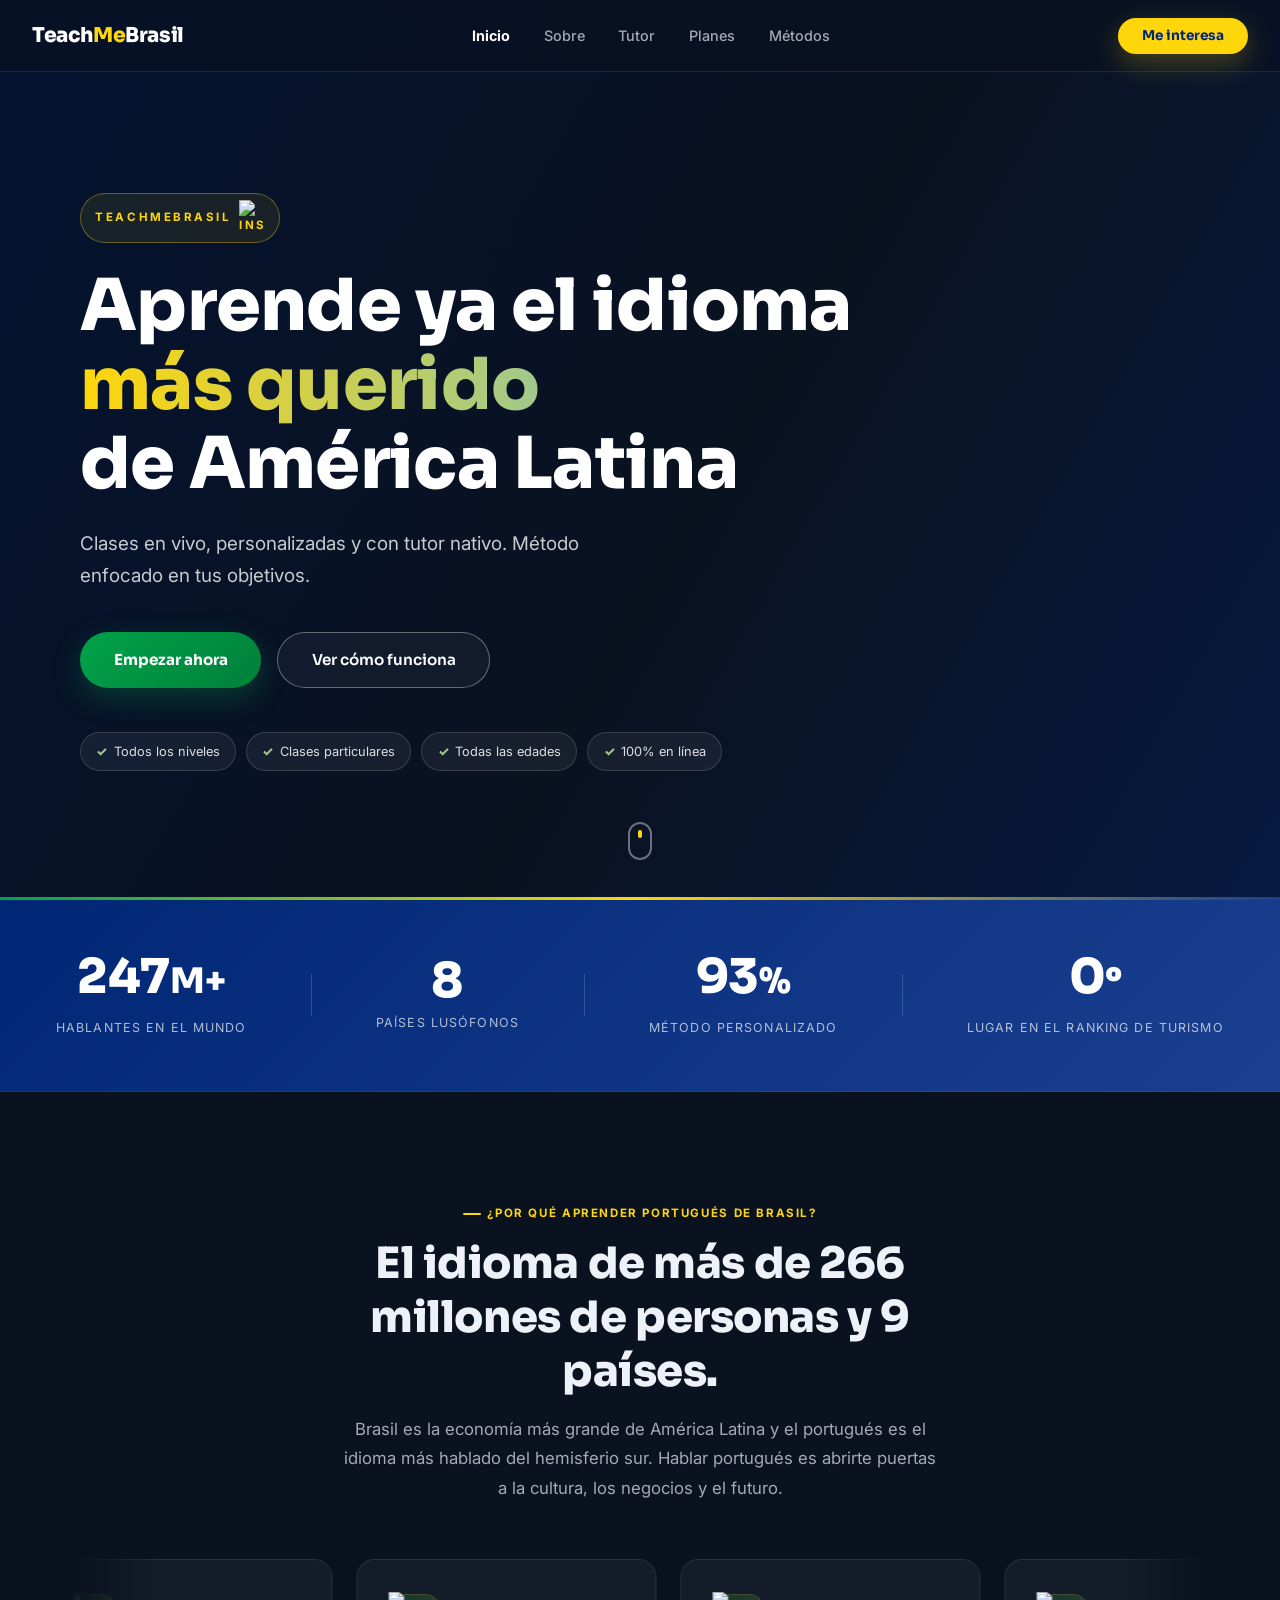
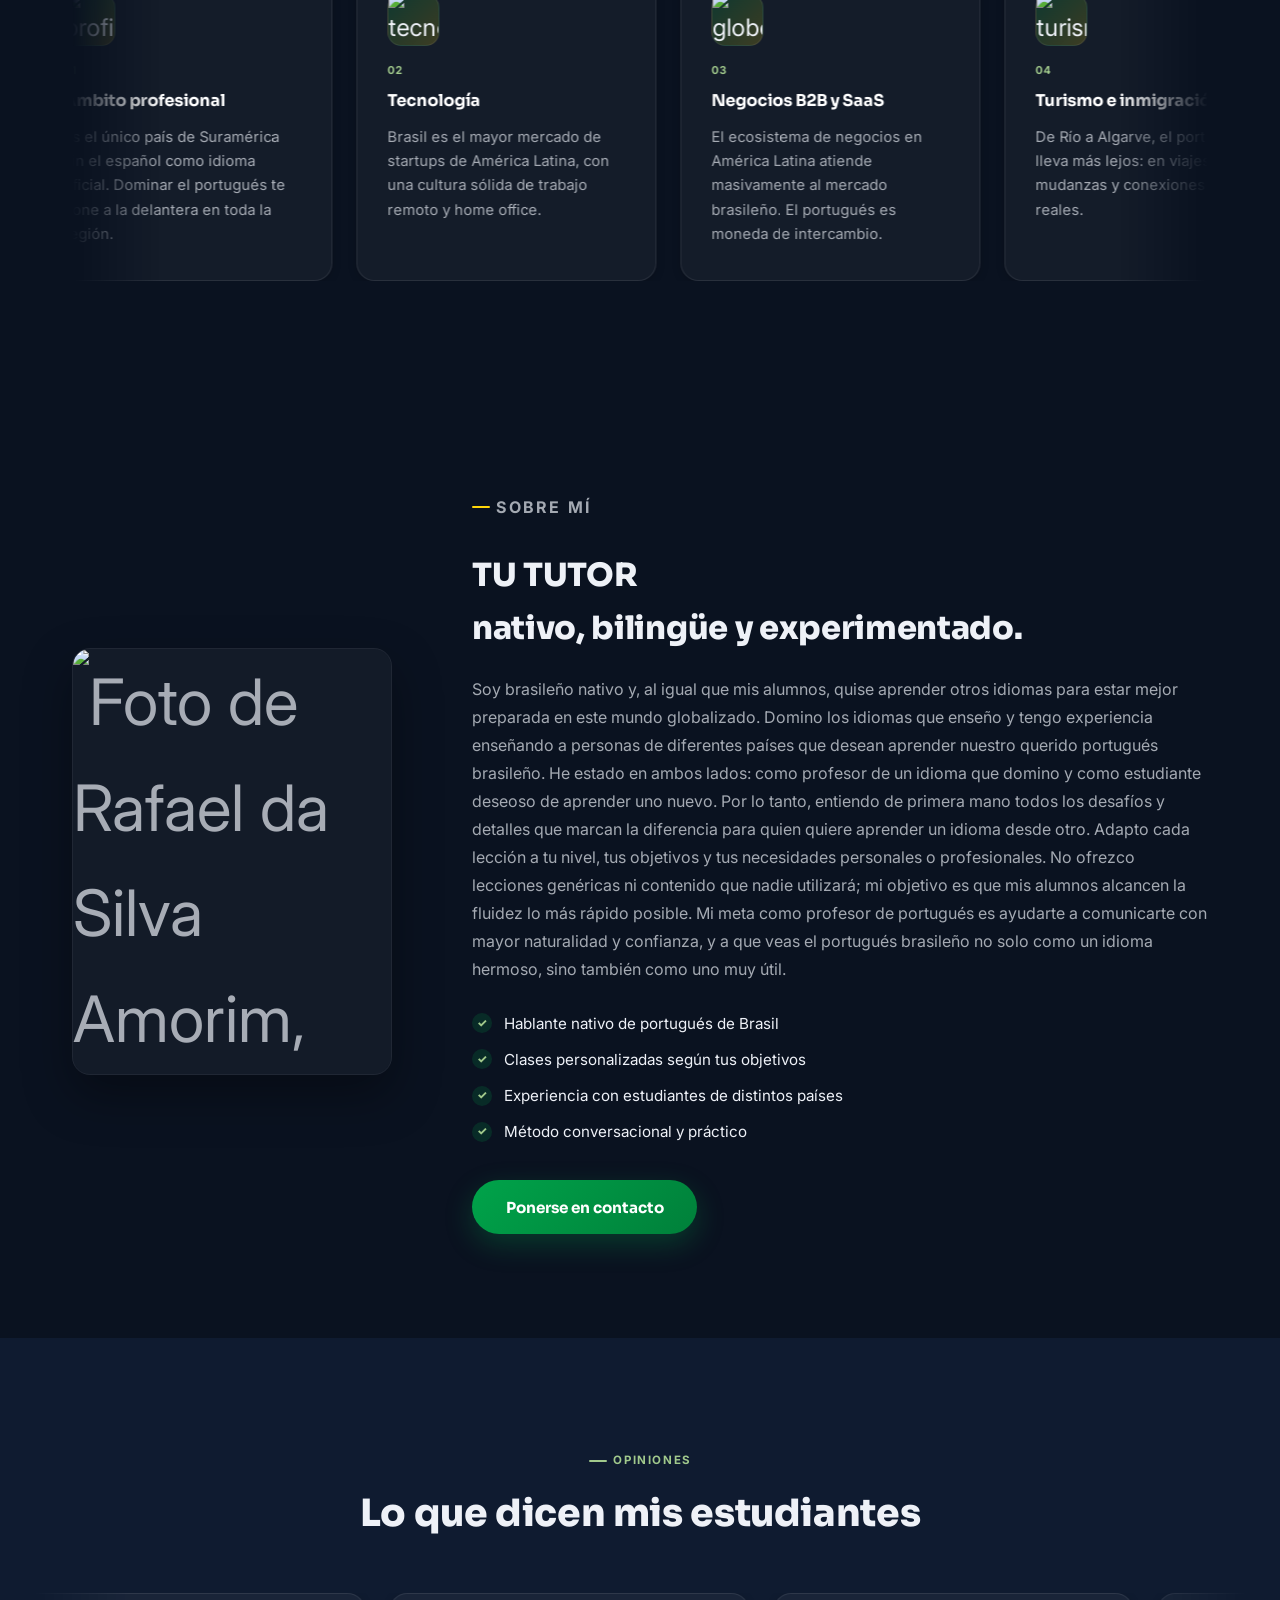
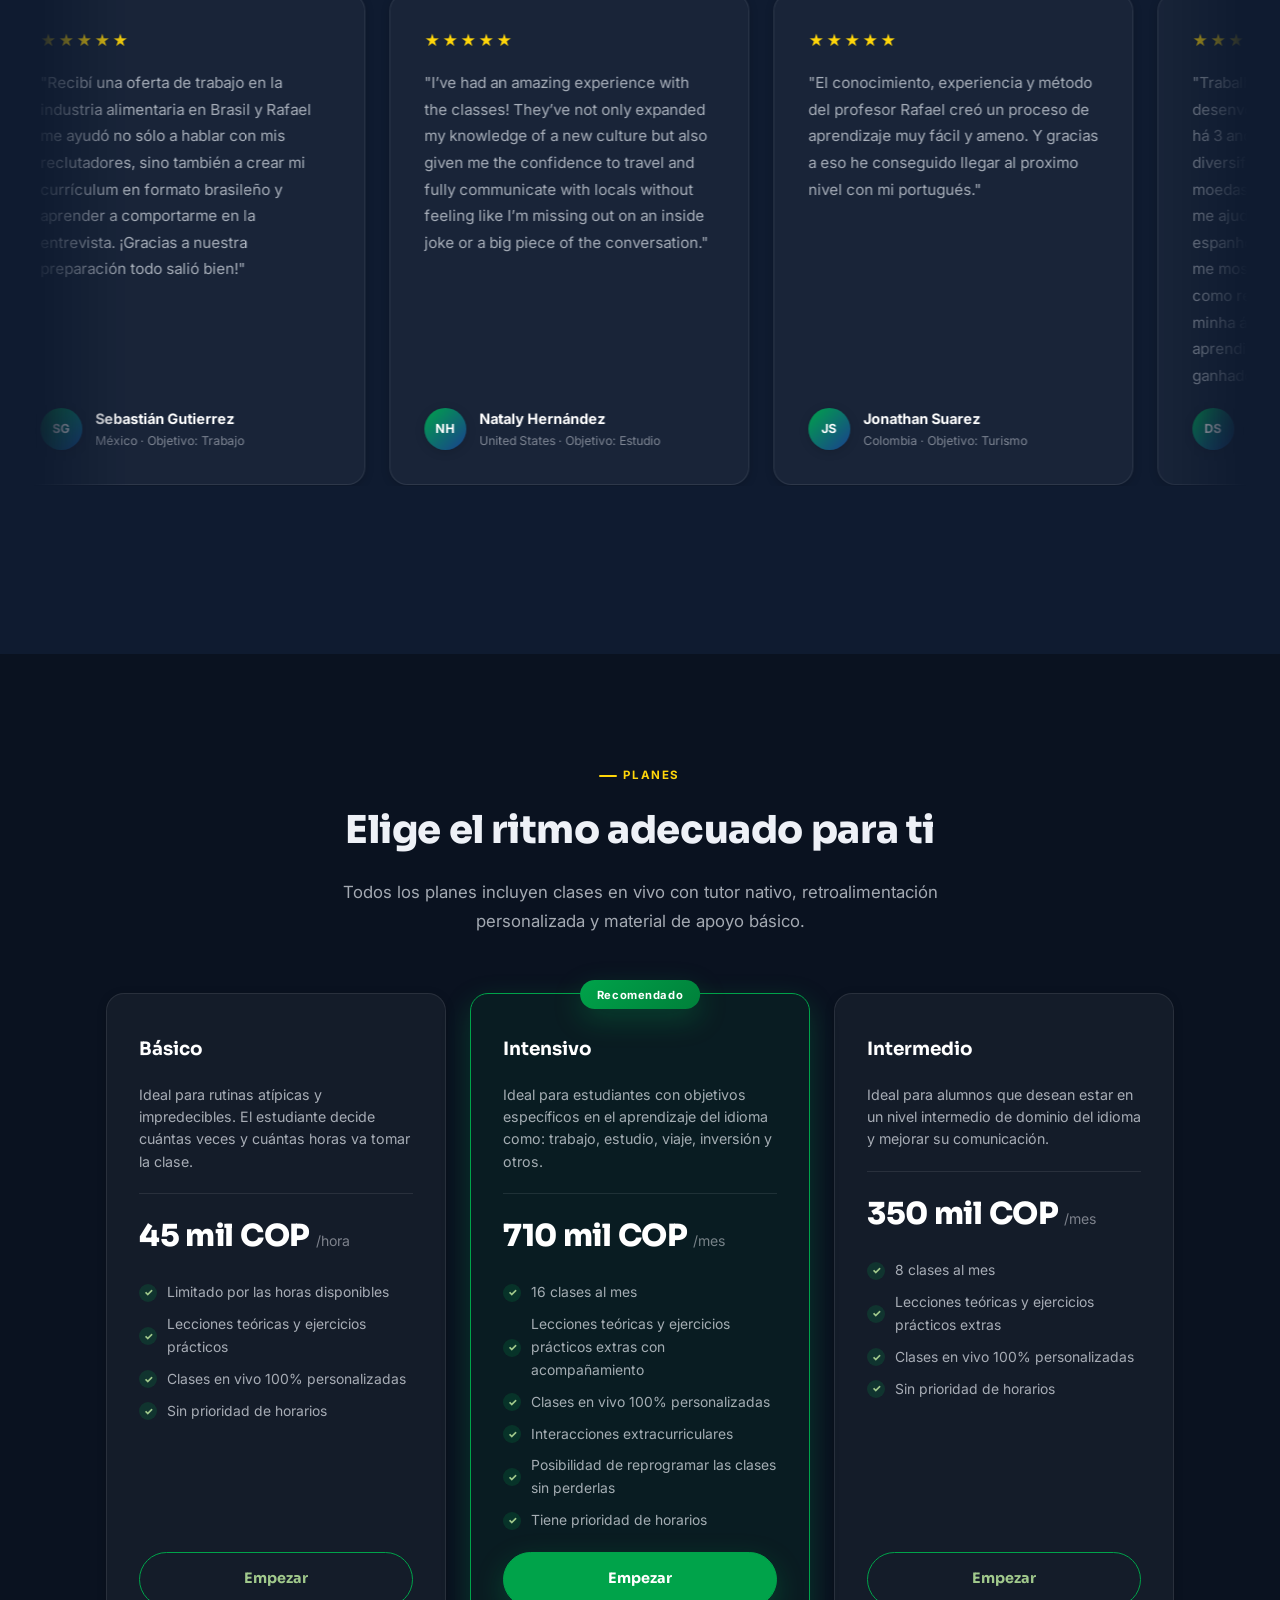
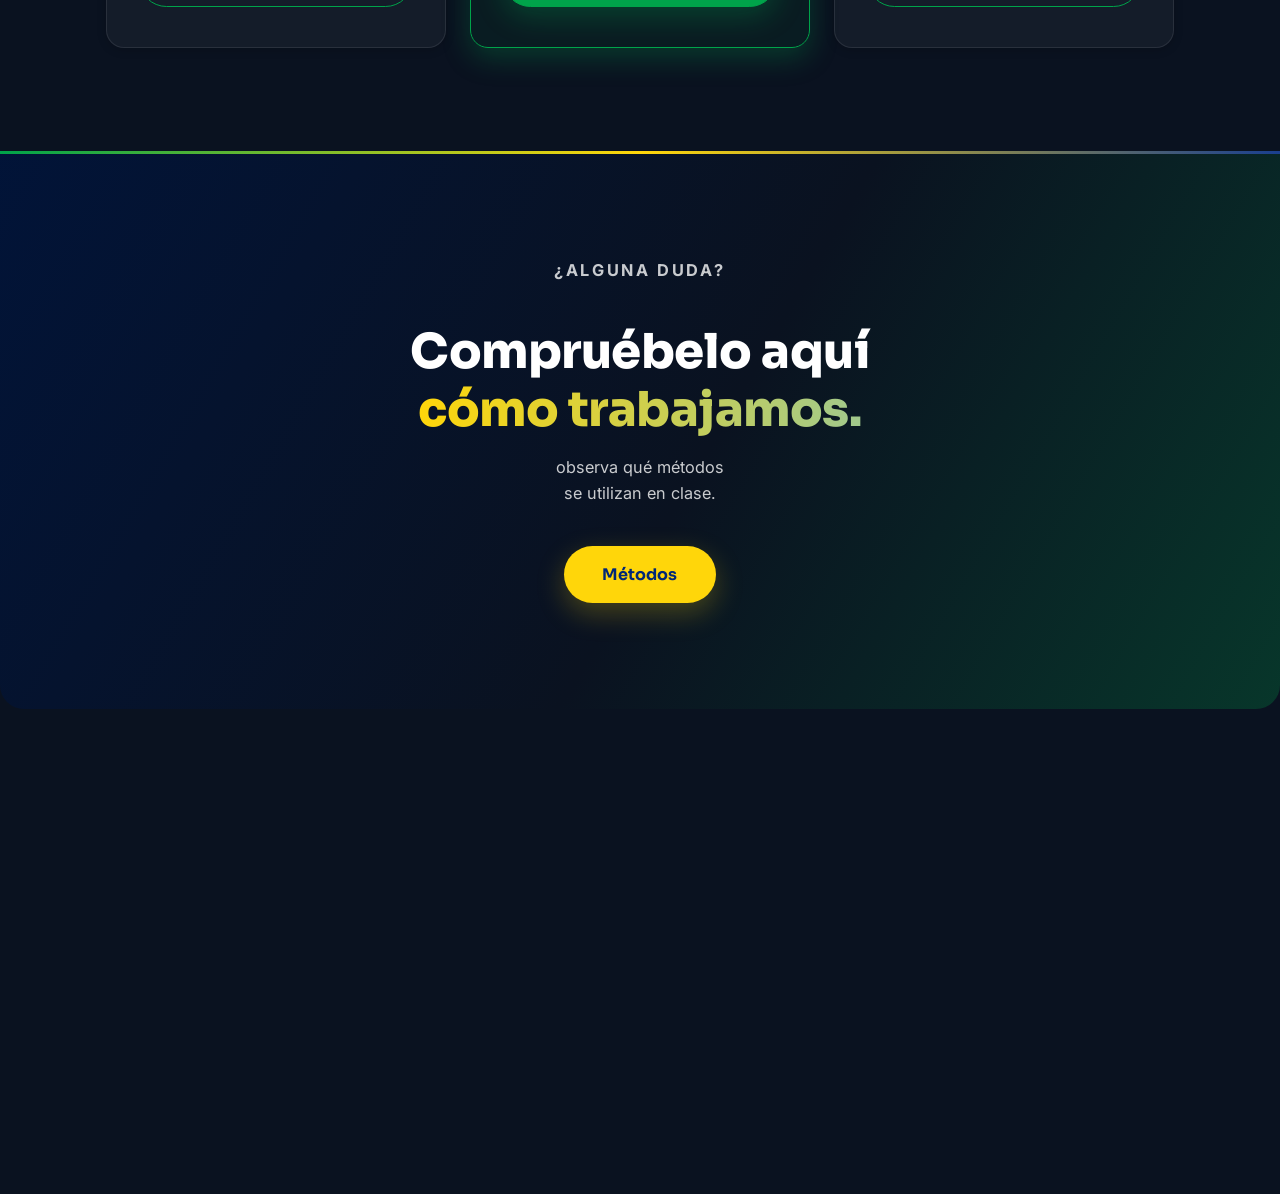
==== commit 4c374daa: "mudança no layout e ícones" ====
--- a/index.html
+++ b/index.html
@@ -42,7 +42,10 @@
             </video>
             <div class="hero_overlay"></div>
             <div class="hero_content">
-                <p class="hero_eyebrow reveal">TEACHMEBRASIL</p>
+                <a class="hero_eyebrow reveal" href="https://www.instagram.com/teachmebrasil/" target="_blank">
+                    <p>TEACHMEBRASIL</p>
+                    <img src="https://img.icons8.com/?size=100&id=Plswr633TJUP&format=png&color=000000" alt="instagram">
+                </a>
                 <h1 class="hero_titulo reveal">
                     Aprende ya el idioma<br>
                     <span class="titulo_destaque">más querido</span><br>
@@ -50,8 +53,8 @@
                 </h1>
                 <p class="hero_subtitulo reveal">Clases en vivo, personalizadas y con tutor nativo. Método enfocado en tus objetivos.</p>
                 <div class="hero_cta reveal">
-                    <button class="btn_primario"><a href="#planes">Empezar ahora</a></button>
-                    <button class="btn_secundario"><a href="#metodo">Ver cómo funciona</a></button>
+                    <a class="btn_primario" href="#planes">Empezar ahora</a>
+                    <a class="btn_secundario" href="#metodo">Ver cómo funciona</a>
                 </div>
                 <ul class="hero_micro reveal">
                     <li>Todos los niveles</li>
@@ -99,12 +102,12 @@
             </div>
             <div class="carousel_wrapper">
                 <div class="razoes_grid">
-                    <div class="razao_card"><div class="razao_icone">💼</div><span class="razao_numero">01</span><h3>Ámbito profesional</h3><p>Es el único país de Suramérica sin el español como idioma oficial. Dominar el portugués te pone a la delantera en toda la región.</p></div>
-                    <div class="razao_card"><div class="razao_icone">🚀</div><span class="razao_numero">02</span><h3>Tecnología</h3><p>Brasil es el mayor mercado de startups de América Latina, con una cultura sólida de trabajo remoto y home office.</p></div>
-                    <div class="razao_card"><div class="razao_icone">🌐</div><span class="razao_numero">03</span><h3>Negocios B2B y SaaS</h3><p>El ecosistema de negocios en América Latina atiende masivamente al mercado brasileño. El portugués es moneda de intercambio.</p></div>
-                    <div class="razao_card"><div class="razao_icone">✈️</div><span class="razao_numero">04</span><h3>Turismo e inmigración</h3><p>De Río a Algarve, el portugués te lleva más lejos: en viajes, mudanzas y conexiones humanas reales.</p></div>
-                    <div class="razao_card"><div class="razao_icone">🎵</div><span class="razao_numero">05</span><h3>Cultura y música</h3><p>Samba, bossa nova, funk, MPB: Brasil exporta cultura al mundo. Entender el idioma es entrar de verdad a esa riqueza.</p></div>
-                    <div class="razao_card"><div class="razao_icone">🤝</div><span class="razao_numero">06</span><h3>Conexiones humanas</h3><p>Más de 200 millones de hablantes en 4 continentes. Hablar portugués es conectarte con uno de los pueblos más cálidos del mundo.</p></div>
+                    <div class="razao_card"><div class="razao_icone"><img src="https://img.icons8.com/?size=100&id=sJDqevEYiuqC&format=png&color=000000" alt="profissional"></div><span class="razao_numero">01</span><h3>Ámbito profesional</h3><p>Es el único país de Suramérica sin el español como idioma oficial. Dominar el portugués te pone a la delantera en toda la región.</p></div>
+                    <div class="razao_card"><div class="razao_icone"><img src="https://img.icons8.com/?size=100&id=XvJbUGKqFZHQ&format=png&color=000000" alt="tecnologia"></div><span class="razao_numero">02</span><h3>Tecnología</h3><p>Brasil es el mayor mercado de startups de América Latina, con una cultura sólida de trabajo remoto y home office.</p></div>
+                    <div class="razao_card"><div class="razao_icone"><img src="https://img.icons8.com/?size=100&id=GUcTjkDTMpHG&format=png&color=000000" alt="globo"></div><span class="razao_numero">03</span><h3>Negocios B2B y SaaS</h3><p>El ecosistema de negocios en América Latina atiende masivamente al mercado brasileño. El portugués es moneda de intercambio.</p></div>
+                    <div class="razao_card"><div class="razao_icone"><img src="https://img.icons8.com/?size=100&id=xb6oE1RTIGPU&format=png&color=000000" alt="turismo"></div><span class="razao_numero">04</span><h3>Turismo e inmigración</h3><p>De Río a Algarve, el portugués te lleva más lejos: en viajes, mudanzas y conexiones humanas reales.</p></div>
+                    <div class="razao_card"><div class="razao_icone"><img src="https://img.icons8.com/?size=100&id=CH9ebggPq6el&format=png&color=000000" alt="musica"></div><span class="razao_numero">05</span><h3>Cultura y música</h3><p>Samba, bossa nova, funk, MPB: Brasil exporta cultura al mundo. Entender el idioma es entrar de verdad a esa riqueza.</p></div>
+                    <div class="razao_card"><div class="razao_icone"><img src="https://img.icons8.com/?size=100&id=W9sqUCmsoiTg&format=png&color=000000" alt="conexao"></div><span class="razao_numero">06</span><h3>Conexiones humanas</h3><p>Más de 200 millones de hablantes en 4 continentes. Hablar portugués es conectarte con uno de los pueblos más cálidos del mundo.</p></div>
                 </div>
             </div>
         </section>
@@ -119,16 +122,15 @@
                 </div>
                 <div class="tutor_texto reveal-right">
                     <p class="secao_eyebrow">Sobre mí</p>
-                    <h2>TU TUTOR<br>nativo, bilingüe y con experiencia.</h2>
-                    <p>Soy brasileño nativo, hablo español con fluidez y tengo experiencia enseñando a estudiantes de diferentes países. Como entiendo de primera mano los retos que enfrentan quienes aprenden portugués desde otro idioma, adapto cada lección a tu nivel, objetivos y necesidades.
-                    No ofrezco lecciones genéricas ni contenido que no vayas a usar. El objetivo es ayudarte a comunicarte en portugués con mayor naturalidad y confianza.</p>
+                    <h2>TU TUTOR<br>nativo, bilingüe y experimentado.</h2>
+                    <p>Soy brasileño nativo y, al igual que mis alumnos, quise aprender otros idiomas para estar mejor preparada en este mundo globalizado. Domino los idiomas que enseño y tengo experiencia enseñando a personas de diferentes países que desean aprender nuestro querido portugués brasileño. He estado en ambos lados: como profesor de un idioma que domino y como estudiante deseoso de aprender uno nuevo. Por lo tanto, entiendo de primera mano todos los desafíos y detalles que marcan la diferencia para quien quiere aprender un idioma desde otro. Adapto cada lección a tu nivel, tus objetivos y tus necesidades personales o profesionales. No ofrezco lecciones genéricas ni contenido que nadie utilizará; mi objetivo es que mis alumnos alcancen la fluidez lo más rápido posible. Mi meta como profesor de portugués es ayudarte a comunicarte con mayor naturalidad y confianza, y a que veas el portugués brasileño no solo como un idioma hermoso, sino también como uno muy útil.</p>
                     <ul class="tutor_diferenciais">
                         <li>Hablante nativo de portugués de Brasil</li>
                         <li>Clases personalizadas según tus objetivos</li>
                         <li>Experiencia con estudiantes de distintos países</li>
                         <li>Método conversacional y práctico</li>
                     </ul>
-                    <button class="btn_primario"><a href="https://wa.me/5561992379656?text=¡Hola! Me pongo en contacto con usted a través de su página web y me gustaría obtener más información sobre su curso de idiomas." target="_self" rel="noopener">Ponerse en contacto</a></button>
+                    <a class="btn_primario" href="https://wa.me/5561992379656?text=¡Hola! Me pongo en contacto con usted a través de su página web y me gustaría obtener más información sobre su curso de idiomas." target="_blank" rel="noopener">Ponerse en contacto</a>
                 </div>
             </div>
         </section>
@@ -184,56 +186,58 @@
             <div class="planos_topo">
                 <p class="secao_eyebrow reveal-up">Planes</p>
                 <h2 class="reveal-up">Elige el ritmo adecuado para ti</h2>
-                <p class="secao_descricao reveal-up">Todos los planes incluyen clases en vivo con tutor nativo, retroalimentación personalizada y material de apoyo.</p>
+                <p class="secao_descricao reveal-up">Todos los planes incluyen clases en vivo con tutor nativo, retroalimentación personalizada y material de apoyo básico.</p>
             </div>
             <div class="planos_grid">
 
                 <div class="plano_card reveal-up" style="transition-delay:0s">
                     <h3>Básico</h3>
-                    <p class="plano_descricao">Ideal para rutinas atípicas basadas en la imprevisibilidad. Precio fijo según las horas tomadas.</p>
+                    <p class="plano_descricao">Ideal para rutinas atípicas y impredecibles. El estudiante decide cuántas veces y cuántas horas va tomar la clase.</p>
                     <div class="plano_preco">
                         <span class="preco_valor">45 mil COP</span>
                         <span class="preco_periodo">/hora</span>
                     </div>
                     <ul class="plano_itens">
                         <li>Limitado por las horas disponibles</li>
-                        <li>Retroalimentación después de cada clase</li>
-                        <li>Sin material de apoyo adicional</li>
-                    </ul>
-                    <button class="btn_plano"><a href="https://wa.me/5561992379656?text=¡Hola! Me gustaría suscribirme al plan Básico de TeachMeBrazil." target="_blank" rel="noopener">Empezar</a></button>
+                        <li>Lecciones teóricas y ejercicios prácticos</li>
+                        <li>Clases en vivo 100% personalizadas</li>
+                        <li>Sin prioridad de horarios</li>
+                    </ul>
+                    <a class="btn_plano" href="https://wa.me/5561992379656?text=¡Hola! Me gustaría suscribirme al plan Básico de TeachMeBrazil." target="_blank" rel="noopener">Empezar</a>
                 </div>
 
                 <div class="plano_card plano_card--destaque reveal-up" style="transition-delay:0.15s">
                     <span class="plano_badge">Recomendado</span>
                     <h3>Intensivo</h3>
-                    <p class="plano_descricao">Plan con prioridad. Los estudiantes de este plan reciben acompañamiento constante y prioridad para reprogramar clases.</p>
+                    <p class="plano_descricao">Ideal para estudiantes con objetivos específicos en el aprendizaje del idioma como: trabajo, estudio, viaje, inversión y otros.</p>
                     <div class="plano_preco">
-                        <span class="preco_valor">715 mil COP</span>
+                        <span class="preco_valor">710 mil COP</span>
                         <span class="preco_periodo">/mes</span>
                     </div>
                     <ul class="plano_itens">
                         <li>16 clases al mes</li>
-                        <li>Retroalimentación después de cada clase</li>
-                        <li>Material de apoyo y ejercicios extra con acompañamiento</li>
-                        <li>Interacción fuera de clase</li>
-                    </ul>
-                    <button class="btn_plano btn_plano--destaque"><a href="https://wa.me/5561992379656?text=¡Hola! Me gustaría suscribirme al plan Intensivo de TeachMeBrazil." target="_blank" rel="noopener">Empezar</a></button>
+                        <li>Lecciones teóricas y ejercicios prácticos extras con acompañamiento</li>
+                        <li>Clases en vivo 100% personalizadas</li>
+                        <li>Interacciones extracurriculares</li>
+                        <li>Posibilidad de reprogramar las clases sin perderlas</li>
+                        <li>Tiene prioridad de horarios</li>
+                    </ul>
+                    <a class="btn_plano btn_plano--destaque" href="https://wa.me/5561992379656?text=¡Hola! Me gustaría suscribirme al plan Intensivo de TeachMeBrazil." target="_blank" rel="noopener">Empezar</a>
                 </div>
                 <div class="plano_card reveal-up" style="transition-delay:0s">
                     <h3>Intermedio</h3>
-                    <p class="plano_descricao">Ideal para quien planea viajar o busca un trabajo en poco tiempo.</p>
+                    <p class="plano_descricao">Ideal para alumnos que desean estar en un nivel intermedio de dominio del idioma y mejorar su comunicación.</p>
                     <div class="plano_preco">
                         <span class="preco_valor">350 mil COP</span>
                         <span class="preco_periodo">/mes</span>
                     </div>
                     <ul class="plano_itens">
                         <li>8 clases al mes</li>
-                        <li>Posibilidad de reprogramar clases</li>
-                        <li>Material de apoyo y ejercicios extra</li>
-                        <li>Interacción fuera de clase</li>
-                        <li>Retroalimentación después de cada clase</li>
-                    </ul>
-                    <button class="btn_plano"><a href="https://wa.me/5561992379656?text=¡Hola! Me gustaría suscribirme al plan Intermedio de TeachMeBrazil." target="_blank" rel="noopener">Empezar</a></button>
+                        <li>Lecciones teóricas y ejercicios prácticos extras</li>
+                        <li>Clases en vivo 100% personalizadas</li>
+                        <li>Sin prioridad de horarios</li>
+                    </ul>
+                    <a class="btn_plano" href="https://wa.me/5561992379656?text=¡Hola! Me gustaría suscribirme al plan Intermedio de TeachMeBrazil." target="_blank" rel="noopener">Empezar</a>
                 </div>
             </div>
         </section>
@@ -246,8 +250,8 @@
             <div class="cta_final_overlay"></div>
             <div class="cta_final_inner reveal-up">
                 <p class="cta_eyebrow">¿Alguna duda?</p>
-                <h2>Entienda mejor<br><span class="cta_destaque">cómo trabajamos.</span></h2>
-                <p>cómo funcionan los métodos<br>utilizados en clase</p>
+                <h2>Compruébelo aquí<br><span class="cta_destaque">cómo trabajamos.</span></h2>
+                <p>observa qué métodos<br>se utilizan en clase.</p>
                 <div class="cta_final_botoes">
                     <a class="btn_cta_primario" href="methods.html" target="_self" rel="noopener">Métodos</a>
                 </div>
@@ -280,11 +284,6 @@
             <div class="footer_nav_inner">
                 <div class="footer_col">
                     <h4>Plataforma</h4>
-                    <ul>
-                        <li><a href="#razones">Por qué aprender</a></li>
-                        <li><a href="#tutor">Tutor</a></li>
-                        <li><a href="#planes">Planes</a></li>
-                    </ul>
                 </div>
                 <div class="footer_col">
                     <h4>Idioma del sitio</h4>
--- a/style.css
+++ b/style.css
@@ -5,22 +5,25 @@
 }
 
 :root {
-    /* Paleta Brasil */
-    --verde:       #009c3b;
-    --verde-escuro:#007a2e;
+    /* Paleta Brasil — usada como acento, no como fondo dominante */
+    --verde:       #00a34a;
+    --verde-escuro:#00803a;
     --verde-claro: #a1c98c;
-    --amarelo:     #ffdf00;
+    --amarelo:     #ffd60a;
     --amarelo-soft:#f5c800;
     --azul:        #002776;
     --azul-medio:  #1a3f8f;
 
-    /* Neutros */
-    --fundo:       #010d1f;
-    --fundo-alt:   #05183a;
-    --fundo-card:  rgba(255,255,255,0.05);
-    --borda:       rgba(255,255,255,0.1);
-    --texto:       #e8edf5;
-    --texto-suave: rgba(232,237,245,0.65);
+    /* Neutros — base más sobria, como en plataformas premium */
+    --fundo:       #0a1220;
+    --fundo-alt:   #0f1b30;
+    --fundo-card:  rgba(255,255,255,0.045);
+    --fundo-card-hover: rgba(255,255,255,0.07);
+    --borda:       rgba(255,255,255,0.09);
+    --borda-forte: rgba(255,255,255,0.16);
+    --texto:       #eef1f7;
+    --texto-suave: rgba(238,241,247,0.68);
+    --texto-tenue: rgba(238,241,247,0.48);
     --branco:      #ffffff;
 
     /* Tipografia */
@@ -29,9 +32,16 @@
 
     /* Layout */
     --max:          1200px;
-    --secao:        6rem;
+    --secao:        6.5rem;
     --raio:         12px;
-    --raio-lg:      20px;
+    --raio-lg:      18px;
+
+    /* Sombras — dan profundidad sutil, como en sitios profesionales */
+    --sombra-sm: 0 2px 10px rgba(0,0,0,0.18);
+    --sombra-md: 0 12px 32px rgba(0,0,0,0.28);
+    --sombra-lg: 0 20px 48px rgba(0,0,0,0.35);
+    --sombra-verde: 0 10px 28px rgba(0,163,74,0.28);
+    --sombra-amarela: 0 10px 28px rgba(255,214,10,0.25);
 
     /* Altura real do footer — setada via JS (script.js) */
     --footer-height: 480px;
@@ -45,6 +55,7 @@
     color: var(--texto);
     line-height: 1.65;
     overflow-x: hidden;
+    -webkit-font-smoothing: antialiased;
 }
 
 a { text-decoration: none; color: inherit; }
@@ -61,9 +72,9 @@
 }
 
 .reveal       { transform: translateY(0); opacity: 0; }
-.reveal-up    { transform: translateY(40px); }
-.reveal-left  { transform: translateX(-50px); }
-.reveal-right { transform: translateX(50px); }
+.reveal-up    { transform: translateY(32px); }
+.reveal-left  { transform: translateX(-40px); }
+.reveal-right { transform: translateX(40px); }
 
 .reveal.visible,
 .reveal-up.visible,
@@ -79,24 +90,45 @@
 .hero_content .reveal:nth-child(4) { transition-delay: 0.55s; }
 .hero_content .reveal:nth-child(5) { transition-delay: 0.7s; }
 
+/* ══════════════════════════════════════
+   COMPONENTES REUTILIZABLES
+══════════════════════════════════════ */
 .secao_eyebrow {
-    display: inline-block;
-    font-size: 0.75rem;
-    font-weight: 700;
-    letter-spacing: 0.16em;
+    display: inline-flex;
+    align-items: center;
+    gap: 0.4rem;
+    font-size: 0.72rem;
+    font-weight: 700;
+    letter-spacing: 0.14em;
     text-transform: uppercase;
     color: var(--amarelo);
-    margin-bottom: 0.75rem;
+    margin-bottom: 0.85rem;
+}
+.secao_eyebrow::before {
+    content: '';
+    width: 18px;
+    height: 2px;
+    background: var(--amarelo);
+    border-radius: 2px;
 }
 
 .secao_eyebrow_verde {
-    display: inline-block;
-    font-size: 0.75rem;
-    font-weight: 700;
-    letter-spacing: 0.16em;
+    display: inline-flex;
+    align-items: center;
+    gap: 0.4rem;
+    font-size: 0.72rem;
+    font-weight: 700;
+    letter-spacing: 0.14em;
     text-transform: uppercase;
     color: var(--verde-claro);
-    margin-bottom: 0.75rem;
+    margin-bottom: 0.85rem;
+}
+.secao_eyebrow_verde::before {
+    content: '';
+    width: 18px;
+    height: 2px;
+    background: var(--verde-claro);
+    border-radius: 2px;
 }
 
 .secao_descricao {
@@ -109,9 +141,12 @@
 
 .verde { color: var(--verde-claro); }
 
+/* BOTONES — pill buttons con elevación al pasar el mouse, como en plataformas SaaS modernas */
 .btn_primario {
-    display: inline-block;
-    padding: 0.85rem 2rem;
+    display: inline-flex;
+    align-items: center;
+    justify-content: center;
+    padding: 0.9rem 2.1rem;
     border-radius: 999px;
     font-family: var(--font-display);
     font-weight: 700;
@@ -120,60 +155,70 @@
     border: none;
     background: linear-gradient(135deg, var(--verde), var(--verde-escuro));
     color: #fff;
-    box-shadow: 0 4px 20px rgba(0,156,59,0.35);
-    transition: transform 0.2s ease, box-shadow 0.2s ease, opacity 0.2s;
+    box-shadow: var(--sombra-verde);
+    transition: transform 0.22s ease, box-shadow 0.22s ease;
 }
 .btn_primario:hover {
-    transform: translateY(-2px);
-    box-shadow: 0 8px 28px rgba(0,156,59,0.45);
-}
+    transform: translateY(-3px);
+    box-shadow: 0 16px 36px rgba(0,163,74,0.4);
+}
+.btn_primario:active { transform: translateY(-1px); }
 
 .btn_secundario {
-    display: inline-block;
-    padding: 0.85rem 2rem;
+    display: inline-flex;
+    align-items: center;
+    justify-content: center;
+    padding: 0.9rem 2.1rem;
     border-radius: 999px;
     font-family: var(--font-display);
     font-weight: 600;
     font-size: 0.95rem;
     cursor: pointer;
-    border: 2px solid rgba(255,255,255,0.45);
-    background: transparent;
+    border: 1.5px solid rgba(255,255,255,0.35);
+    background: rgba(255,255,255,0.04);
     color: #fff;
-    transition: border-color 0.2s, background 0.2s;
+    backdrop-filter: blur(6px);
+    transition: border-color 0.22s, background 0.22s, transform 0.22s;
 }
 .btn_secundario:hover {
     border-color: #fff;
-    background: rgba(255,255,255,0.08);
-}
-
+    background: rgba(255,255,255,0.1);
+    transform: translateY(-3px);
+}
+
+/* ══════════════════════════════════════
+   HEADER — más nítido, con sombra permanente sutil
+══════════════════════════════════════ */
 .main_header {
     position: fixed;
     top: 0;
     width: 100%;
     z-index: 1000;
-    background: rgba(1, 13, 31, 0.15);
-    backdrop-filter: blur(16px);
-    -webkit-backdrop-filter: blur(16px);
+    background: rgba(10, 18, 32, 0.55);
+    backdrop-filter: blur(18px);
+    -webkit-backdrop-filter: blur(18px);
     border-bottom: 1px solid var(--borda);
-    transition: background 0.4s ease, box-shadow 0.4s ease;
+    transition: background 0.4s ease, box-shadow 0.4s ease, border-color 0.4s ease;
 }
 
 .main_header.scrolled {
-    background: rgba(1, 13, 31, 0.95);
-    box-shadow: 0 4px 30px rgba(0,0,0,0.4);
+    background: rgba(10, 18, 32, 0.92);
+    box-shadow: var(--sombra-sm);
+    border-color: var(--borda-forte);
 }
 
 .navbar {
     display: flex;
     align-items: center;
     justify-content: space-between;
+    max-width: 1320px;
     margin: 0 auto;
-    padding: 1rem 2rem;
+    padding: 1.1rem 2rem;
 }
 
 .logo_text {
     font-family: var(--font-display);
-    font-size: 1.3rem;
+    font-size: 1.28rem;
     font-weight: 800;
     color: var(--branco);
     letter-spacing: -0.02em;
@@ -182,26 +227,40 @@
 
 .nav_content {
     display: flex;
-    gap: 2rem;
+    gap: 2.1rem;
 }
 
 .nav_content a {
+    position: relative;
     font-size: 0.9rem;
     font-weight: 500;
     color: var(--texto-suave);
     transition: color 0.2s;
+    padding-bottom: 2px;
+}
+.nav_content a::after {
+    content: '';
+    position: absolute;
+    left: 0; right: 100%;
+    bottom: -4px;
+    height: 2px;
+    background: var(--amarelo);
+    border-radius: 2px;
+    transition: right 0.25s ease;
 }
 .nav_content a:hover { color: var(--branco); }
+.nav_content a:hover::after { right: 0; }
 
 .nav_content a.nav_active {
     color: var(--branco);
     font-weight: 700;
 }
+.nav_content a.nav_active::after { right: 0; }
 
 .nav_actions { display: flex; align-items: center; gap: 1rem; }
 
 .btn_header {
-    padding: 0.55rem 1.4rem;
+    padding: 0.6rem 1.5rem;
     border-radius: 999px;
     font-family: var(--font-display);
     font-weight: 700;
@@ -210,9 +269,10 @@
     border: none;
     background: var(--amarelo);
     color: var(--azul);
-    transition: transform 0.2s, opacity 0.2s;
-}
-.btn_header:hover { transform: translateY(-1px); opacity: 0.9; }
+    box-shadow: var(--sombra-amarela);
+    transition: transform 0.2s, box-shadow 0.2s;
+}
+.btn_header:hover { transform: translateY(-2px); box-shadow: 0 14px 32px rgba(255,214,10,0.35); }
 
 .hamburger {
     display: none;
@@ -238,6 +298,9 @@
 .hamburger.active span:nth-child(2) { opacity: 0; }
 .hamburger.active span:nth-child(3) { transform: translateY(-7px) rotate(-45deg); }
 
+/* ══════════════════════════════════════
+   HERO
+══════════════════════════════════════ */
 .hero {
     position: relative;
     width: 100%;
@@ -260,22 +323,23 @@
     position: absolute;
     inset: 0;
     background: linear-gradient(
-        135deg,
-        rgba(0,39,118,0.72) 0%,
-        rgba(1,13,31,0.80) 60%,
-        rgba(0,39,118,0.4) 100%
+        120deg,
+        rgba(0,20,60,0.82) 0%,
+        rgba(10,18,32,0.88) 55%,
+        rgba(0,39,118,0.5) 100%
     );
     z-index: 2;
 }
 
+/* Franja tricolor sutil — referencia a Brasil, sin dominar el diseño */
 .hero::after {
     content: '';
     position: absolute;
     bottom: 0;
     left: 0;
     right: 0;
-    height: 4px;
-    background: linear-gradient(90deg, var(--verde), var(--amarelo), var(--verde));
+    height: 3px;
+    background: linear-gradient(90deg, var(--verde), var(--amarelo), var(--azul-medio));
     z-index: 4;
 }
 
@@ -283,39 +347,55 @@
     position: relative;
     z-index: 3;
     margin: 0 auto;
+    max-width: 1320px;
     padding: 8rem 5rem 4rem;
     width: 100%;
 }
 
 .hero_eyebrow {
-    font-size: 0.75rem;
-    font-weight: 700;
-    letter-spacing: 0.2em;
+    display: inline-flex;
+    align-items: center;
+    gap: 0.5rem;
+    font-size: 0.72rem;
+    font-weight: 700;
+    letter-spacing: 0.22em;
     text-transform: uppercase;
     color: var(--amarelo);
-    margin-bottom: 1.25rem;
+    margin-bottom: 1.5rem;
+    padding: 0.4rem 0.9rem;
+    border: 1px solid rgba(255,214,10,0.35);
+    border-radius: 999px;
+    background: rgba(255,214,10,0.08);
+    width: fit-content;
+}
+
+.hero_eyebrow img{
+    width: 25px;
+    height: auto;
+    display: inline;
 }
 
 .hero_titulo {
     font-family: var(--font-display);
-    font-size: clamp(2.4rem, 6vw, 5rem);
+    font-size: clamp(2.3rem, 5.6vw, 4.6rem);
     font-weight: 800;
     line-height: 1.1;
+    letter-spacing: -0.01em;
     margin-bottom: 1.5rem;
     color: var(--branco);
 }
 
 .titulo_destaque {
-    background: linear-gradient(90deg, var(--amarelo), var(--verde));
+    background: linear-gradient(90deg, var(--amarelo), var(--verde-claro));
     -webkit-background-clip: text;
     -webkit-text-fill-color: transparent;
     background-clip: text;
 }
 
 .hero_subtitulo {
-    font-size: clamp(1rem, 2vw, 1.2rem);
+    font-size: clamp(1rem, 2vw, 1.18rem);
     max-width: 500px;
-    color: rgba(255,255,255,0.80);
+    color: rgba(255,255,255,0.78);
     margin-bottom: 2.5rem;
     line-height: 1.7;
 }
@@ -324,20 +404,31 @@
     display: flex;
     gap: 1rem;
     flex-wrap: wrap;
-    margin-bottom: 3rem;
-}
-
+    margin-bottom: 2.75rem;
+}
+
+/* Chips de confianza — como los "trust badges" de plataformas premium */
 .hero_micro {
     display: flex;
-    gap: 1.75rem;
+    gap: 0.65rem;
     flex-wrap: wrap;
-    font-size: 0.82rem;
-    color: rgba(255,255,255,0.6);
+    font-size: 0.8rem;
+    color: rgba(255,255,255,0.85);
+}
+.hero_micro li {
+    display: inline-flex;
+    align-items: center;
+    gap: 0.4rem;
+    padding: 0.5rem 0.95rem;
+    border-radius: 999px;
+    background: rgba(255,255,255,0.06);
+    border: 1px solid rgba(255,255,255,0.14);
+    backdrop-filter: blur(4px);
 }
 .hero_micro li::before {
-    content: "✓ ";
-    color: var(--verde);
-    font-weight: 700;
+    content: "✓";
+    color: var(--verde-claro);
+    font-weight: 800;
 }
 
 .hero_scroll_hint {
@@ -372,10 +463,14 @@
     50%      { top:16px; opacity:0.4; }
 }
 
+/* ══════════════════════════════════════
+   NÚMEROS — franja de confianza estilo "stats bar"
+══════════════════════════════════════ */
 .section_numeros {
     background: linear-gradient(135deg, var(--azul), var(--azul-medio));
-    padding: 3rem 2rem;
-    border-bottom: 3px solid var(--amarelo);
+    padding: 3.25rem 2rem;
+    border-bottom: 1px solid rgba(255,255,255,0.08);
+    position: relative;
 }
 
 .numeros_inner {
@@ -394,30 +489,34 @@
 }
 .numero_item .numero_valor {
     font-family: var(--font-display);
-    font-size: clamp(2rem, 4vw, 3.2rem);
-    font-weight: 800;
-    color: var(--amarelo);
+    font-size: clamp(2rem, 4vw, 3rem);
+    font-weight: 800;
+    color: var(--branco);
     line-height: 1;
+    letter-spacing: -0.01em;
 }
 .numero_sufixo {
     font-family: var(--font-display);
-    font-size: clamp(1.5rem, 3vw, 2.5rem);
-    font-weight: 800;
-    color: var(--amarelo);
+    font-size: clamp(1.4rem, 3vw, 2.2rem);
+    font-weight: 800;
+    color: var(--branco);
 }
 .numero_item p {
-    font-size: 0.85rem;
-    color: rgba(255,255,255,0.75);
-    margin-top: 0.4rem;
+    font-size: 0.78rem;
+    color: rgba(255,255,255,0.68);
+    margin-top: 0.5rem;
     text-transform: uppercase;
-    letter-spacing: 0.08em;
+    letter-spacing: 0.09em;
 }
 .numero_divisor {
     width: 1px;
-    height: 50px;
-    background: rgba(255,255,255,0.2);
-}
-
+    height: 42px;
+    background: rgba(255,255,255,0.16);
+}
+
+/* ══════════════════════════════════════
+   RAZONES
+══════════════════════════════════════ */
 .section_razoes {
     padding: var(--secao) 2rem;
     max-width: var(--max);
@@ -425,13 +524,15 @@
 }
 .razoes_topo {
     text-align: center;
-    margin-bottom: 3.5rem;
+    max-width: 680px;
+    margin: 0 auto 3.5rem;
 }
 .razoes_topo h2 {
     font-family: var(--font-display);
-    font-size: clamp(1.8rem, 3.5vw, 2.8rem);
-    font-weight: 800;
-    line-height: 1.2;
+    font-size: clamp(1.8rem, 3.5vw, 2.7rem);
+    font-weight: 800;
+    line-height: 1.25;
+    letter-spacing: -0.01em;
     margin-bottom: 1rem;
 }
 
@@ -445,10 +546,11 @@
     background: var(--fundo-card);
     border: 1px solid var(--borda);
     border-radius: var(--raio-lg);
-    padding: 2rem 1.75rem;
+    padding: 2.1rem 1.85rem;
     position: relative;
     overflow: hidden;
-    transition: transform 0.3s ease, box-shadow 0.3s ease, border-color 0.3s;
+    box-shadow: var(--sombra-sm);
+    transition: transform 0.3s ease, box-shadow 0.3s ease, border-color 0.3s, background 0.3s;
 }
 .razao_card::before {
     content: '';
@@ -460,22 +562,39 @@
     transform-origin: left;
     transition: transform 0.4s ease;
 }
-.razao_card:hover { transform: translateY(-6px); border-color: rgba(255,255,255,0.25); }
+.razao_card:hover {
+    transform: translateY(-6px);
+    border-color: var(--borda-forte);
+    background: var(--fundo-card-hover);
+    box-shadow: var(--sombra-md);
+}
 .razao_card:hover::before { transform: scaleX(1); }
 
-.razao_icone { font-size: 2rem; margin-bottom: 0.75rem; }
+/* Icono envuelto en insignia circular con degradado — como los feature-icons de plataformas premium */
+.razao_icone {
+    display: inline-flex;
+    align-items: center;
+    justify-content: center;
+    width: 52px;
+    height: 52px;
+    border-radius: 14px;
+    font-size: 1.5rem;
+    margin-bottom: 1rem;
+    background: linear-gradient(135deg, rgba(0,163,74,0.22), rgba(255,214,10,0.18));
+    border: 1px solid rgba(255,255,255,0.08);
+}
 .razao_numero {
-    font-size: 0.7rem;
+    font-size: 0.68rem;
     font-weight: 700;
     letter-spacing: 0.15em;
-    color: var(--verde);
+    color: var(--verde-claro);
     text-transform: uppercase;
     margin-bottom: 0.5rem;
     display: block;
 }
 .razao_card h3 {
     font-family: var(--font-display);
-    font-size: 1rem;
+    font-size: 1.02rem;
     font-weight: 700;
     margin-bottom: 0.65rem;
     color: var(--branco);
@@ -486,6 +605,9 @@
     line-height: 1.65;
 }
 
+/* ══════════════════════════════════════
+   MÉTODO
+══════════════════════════════════════ */
 .section_metodo {
     padding: var(--secao) 2rem;
     background: var(--fundo-alt);
@@ -495,20 +617,21 @@
     content: '';
     position: absolute;
     top: 0; left: 0; right: 0;
-    height: 4px;
+    height: 3px;
     background: linear-gradient(90deg, var(--verde), var(--amarelo), var(--azul-medio));
 }
 
 .metodo_topo {
     text-align: center;
-    max-width: var(--max);
+    max-width: 680px;
     margin: 0 auto 5rem;
 }
 .metodo_topo h2 {
     font-family: var(--font-display);
-    font-size: clamp(1.8rem, 3.5vw, 2.8rem);
+    font-size: clamp(1.8rem, 3.5vw, 2.7rem);
     font-weight: 800;
     line-height: 1.25;
+    letter-spacing: -0.01em;
 }
 
 .metodo_etapas {
@@ -526,31 +649,32 @@
     gap: 4rem;
 }
 
-/* Alterna a ordem visual (imagem/texto) para variar o ritmo da página */
-.metodo_etapa--reversa .etapa_visual { order: 2; }
-.metodo_etapa--reversa .etapa_conteudo { order: 1; }
+.metodo_etapa--reversa .etapa_visual { order: 1; }
+.metodo_etapa--reversa .etapa_conteudo { order: 2; }
 
 .etapa_num {
     display: inline-flex;
     align-items: center;
     justify-content: center;
-    width: 52px;
-    height: 52px;
-    border-radius: 50%;
+    width: 48px;
+    height: 48px;
+    border-radius: 14px;
     background: linear-gradient(135deg, var(--verde), var(--verde-escuro));
     font-family: var(--font-display);
-    font-size: 1.4rem;
+    font-size: 1.3rem;
     font-weight: 800;
     color: #fff;
     margin-bottom: 1.25rem;
+    box-shadow: var(--sombra-verde);
 }
 
 .etapa_conteudo h3 {
     font-family: var(--font-display);
-    font-size: 1.4rem;
+    font-size: 1.35rem;
     font-weight: 800;
     color: var(--branco);
     margin-bottom: 1rem;
+    letter-spacing: -0.01em;
 }
 
 .etapa_visual {
@@ -558,6 +682,7 @@
     overflow: hidden;
     aspect-ratio: 4/3;
     border: 1px solid var(--borda);
+    box-shadow: var(--sombra-md);
 }
 .etapa_placeholder {
     width: 100%;
@@ -567,7 +692,7 @@
     align-items: center;
     justify-content: center;
     gap: 1rem;
-    background: rgba(255,255,255,0.04);
+    background: linear-gradient(150deg, rgba(0,163,74,0.1), rgba(255,214,10,0.06) 50%, rgba(0,39,118,0.14));
 }
 .etapa_emoji { font-size: 3rem; }
 .etapa_placeholder p {
@@ -576,6 +701,9 @@
     font-style: italic;
 }
 
+/* ══════════════════════════════════════
+   TUTOR
+══════════════════════════════════════ */
 .section_tutor {
     padding: var(--secao) 2rem;
     max-width: var(--max);
@@ -594,6 +722,7 @@
     overflow: hidden;
     aspect-ratio: 3/4;
     border: 1px solid var(--borda);
+    box-shadow: var(--sombra-lg);
 }
 .tutor_foto_placeholder {
     width: 100%;
@@ -607,6 +736,11 @@
     font-size: 4rem;
     color: var(--texto-suave);
 }
+.tutor_foto_img {
+    width: 100%;
+    height: 100%;
+    object-fit: cover;
+}
 .tutor_foto_placeholder p {
     font-size: 0.9rem;
     color: var(--texto-suave);
@@ -615,9 +749,10 @@
 
 .tutor_texto h2 {
     font-family: var(--font-display);
-    font-size: clamp(1.6rem, 2.5vw, 2.2rem);
+    font-size: clamp(1.6rem, 2.5vw, 2.15rem);
     font-weight: 800;
     margin-bottom: 1.25rem;
+    letter-spacing: -0.01em;
 }
 .tutor_texto > p {
     font-size: 1rem;
@@ -628,23 +763,34 @@
 .tutor_diferenciais {
     display: flex;
     flex-direction: column;
-    gap: 0.6rem;
-    margin-bottom: 2rem;
+    gap: 0.7rem;
+    margin-bottom: 2.25rem;
 }
 .tutor_diferenciais li {
     font-size: 0.95rem;
     display: flex;
     align-items: center;
-    gap: 0.6rem;
+    gap: 0.75rem;
     color: var(--texto);
 }
 .tutor_diferenciais li::before {
     content: "✓";
-    color: var(--verde);
-    font-weight: 800;
-    font-size: 1rem;
-}
-
+    display: inline-flex;
+    align-items: center;
+    justify-content: center;
+    width: 20px;
+    height: 20px;
+    border-radius: 50%;
+    background: rgba(0,163,74,0.18);
+    color: var(--verde-claro);
+    font-weight: 800;
+    font-size: 0.72rem;
+    flex-shrink: 0;
+}
+
+/* ══════════════════════════════════════
+   TESTIMONIOS
+══════════════════════════════════════ */
 .section_depoimentos {
     padding: var(--secao) 2rem;
     background: var(--fundo-alt);
@@ -656,8 +802,9 @@
 }
 .depoimentos_topo h2 {
     font-family: var(--font-display);
-    font-size: clamp(1.8rem, 3vw, 2.4rem);
-    font-weight: 800;
+    font-size: clamp(1.8rem, 3vw, 2.35rem);
+    font-weight: 800;
+    letter-spacing: -0.01em;
 }
 .depoimentos_grid {
     max-width: var(--max);
@@ -670,22 +817,26 @@
     background: var(--fundo-card);
     border: 1px solid var(--borda);
     border-radius: var(--raio-lg);
-    padding: 2rem;
+    padding: 2.1rem;
     display: flex;
     flex-direction: column;
-    gap: 1.25rem;
-    transition: transform 0.3s ease, border-color 0.3s;
+    gap: 1.1rem;
+    box-shadow: var(--sombra-sm);
+    transition: transform 0.3s ease, border-color 0.3s, box-shadow 0.3s, background 0.3s;
 }
 .depoimento_card:hover {
-    transform: translateY(-4px);
-    border-color: rgba(255,255,255,0.25);
-}
-.depoimento_estrelas { color: var(--amarelo); letter-spacing: 2px; font-size: 1rem; }
+    transform: translateY(-5px);
+    border-color: var(--borda-forte);
+    background: var(--fundo-card-hover);
+    box-shadow: var(--sombra-md);
+}
+.depoimento_estrelas { color: var(--amarelo); letter-spacing: 2px; font-size: 0.95rem; }
 .depoimento_texto {
-    font-size: 0.97rem;
+    position: relative;
+    font-size: 0.95rem;
     line-height: 1.75;
     color: var(--texto-suave);
-    font-style: italic;
+    font-style: normal;
     flex: 1;
 }
 .depoimento_autor {
@@ -694,17 +845,18 @@
     gap: 0.85rem;
 }
 .autor_avatar {
-    width: 44px;
-    height: 44px;
+    width: 42px;
+    height: 42px;
     border-radius: 50%;
     background: linear-gradient(135deg, var(--verde), var(--azul-medio));
     display: flex;
     align-items: center;
     justify-content: center;
-    font-size: 0.8rem;
+    font-size: 0.78rem;
     font-weight: 700;
     color: #fff;
     flex-shrink: 0;
+    box-shadow: var(--sombra-sm);
 }
 .depoimento_autor strong {
     display: block;
@@ -713,10 +865,13 @@
 }
 .depoimento_autor span {
     display: block;
-    font-size: 0.78rem;
-    color: var(--texto-suave);
-}
-
+    font-size: 0.76rem;
+    color: var(--texto-tenue);
+}
+
+/* ══════════════════════════════════════
+   PLANES — tabla de precios estilo SaaS
+══════════════════════════════════════ */
 .section_planos {
     padding: var(--secao) 2rem;
     max-width: var(--max);
@@ -724,13 +879,15 @@
 }
 .planos_topo {
     text-align: center;
-    margin-bottom: 3.5rem;
+    max-width: 680px;
+    margin: 0 auto 3.5rem;
 }
 .planos_topo h2 {
     font-family: var(--font-display);
-    font-size: clamp(1.8rem, 3vw, 2.6rem);
+    font-size: clamp(1.8rem, 3vw, 2.5rem);
     font-weight: 800;
     margin-bottom: 1rem;
+    letter-spacing: -0.01em;
 }
 .planos_grid {
     display: flex;
@@ -750,14 +907,18 @@
     flex-direction: column;
     gap: 1.25rem;
     position: relative;
-    transition: transform 0.3s, border-color 0.3s;
-}
-.plano_card:hover { transform: translateY(-4px); }
+    box-shadow: var(--sombra-sm);
+    transition: transform 0.3s, border-color 0.3s, box-shadow 0.3s;
+}
+.plano_card:hover { transform: translateY(-5px); box-shadow: var(--sombra-md); }
 .plano_card--destaque {
     border-color: var(--verde);
-    border-width: 2px;
-    background: rgba(0,156,59,0.08);
-}
+    border-width: 1.5px;
+    background: rgba(0,163,74,0.07);
+    box-shadow: var(--sombra-verde);
+    transform: scale(1.03);
+}
+.plano_card--destaque:hover { transform: scale(1.03) translateY(-5px); }
 .plano_badge {
     position: absolute;
     top: -0.85rem;
@@ -765,60 +926,74 @@
     transform: translateX(-50%);
     background: linear-gradient(135deg, var(--verde), var(--verde-escuro));
     color: #fff;
-    font-size: 0.73rem;
-    font-weight: 700;
-    padding: 0.3rem 1rem;
+    font-size: 0.7rem;
+    font-weight: 700;
+    padding: 0.32rem 1.05rem;
     border-radius: 99px;
     white-space: nowrap;
     letter-spacing: 0.05em;
+    box-shadow: var(--sombra-verde);
 }
 .plano_card h3 {
     font-family: var(--font-display);
-    font-size: 1.2rem;
+    font-size: 1.15rem;
     font-weight: 700;
     color: var(--branco);
 }
-.plano_descricao { font-size: 0.9rem; color: var(--texto-suave); line-height: 1.55; }
-.plano_preco { display: flex; align-items: baseline;}
+.plano_descricao { font-size: 0.89rem; color: var(--texto-suave); line-height: 1.55; }
+.plano_preco { display: flex; align-items: baseline; gap: 0.35rem; padding-top: 0.25rem; border-top: 1px solid var(--borda); padding-top: 1.1rem;}
 .preco_valor {
     font-family: var(--font-display);
-    font-size: 2.0rem;
+    font-size: 1.9rem;
     font-weight: 800;
     color: var(--branco);
-}
-.preco_periodo { font-size: 0.9rem; color: var(--texto-suave); }
-.plano_itens { display: flex; flex-direction: column; gap: 0.3rem; flex: 1; }
+    letter-spacing: -0.01em;
+}
+.preco_periodo { font-size: 0.88rem; color: var(--texto-tenue); }
+.plano_itens { display: flex; flex-direction: column; gap: 0.55rem; flex: 1; }
 .plano_itens li {
-    font-size: 0.88rem;
-    display: flex;
-    align-items: center;
-    gap: 0.6rem;
+    font-size: 0.87rem;
+    display: flex;
+    align-items: center;
+    gap: 0.65rem;
     color: var(--texto-suave);
 }
 .plano_itens li::before {
     content: "✓";
-    color: var(--verde);
-    font-weight: 800;
+    display: inline-flex;
+    align-items: center;
+    justify-content: center;
+    width: 18px;
+    height: 18px;
+    border-radius: 50%;
+    background: rgba(0,163,74,0.18);
+    color: var(--verde-claro);
+    font-weight: 800;
+    font-size: 0.65rem;
     flex-shrink: 0;
 }
 .btn_plano {
     display: block;
     width: 100%;
+    text-align: center;
     padding: 0.9rem;
     border-radius: 999px;
     font-family: var(--font-display);
     font-weight: 700;
     font-size: 0.9rem;
     cursor: pointer;
-    border: 2px solid var(--verde);
+    border: 1.5px solid var(--verde);
     background: transparent;
-    color: var(--verde);
-    transition: background 0.2s, color 0.2s, transform 0.2s;
-}
-.btn_plano:hover { background: var(--verde); color: #fff; transform: translateY(-1px); }
-.btn_plano--destaque { background: var(--verde); color: #fff; }
-.btn_plano--destaque:hover { opacity: 0.88; }
-
+    color: var(--verde-claro);
+    transition: background 0.2s, color 0.2s, transform 0.2s, box-shadow 0.2s;
+}
+.btn_plano:hover { background: var(--verde); color: #fff; transform: translateY(-2px); box-shadow: var(--sombra-verde); }
+.btn_plano--destaque { background: var(--verde); color: #fff; box-shadow: var(--sombra-verde); }
+.btn_plano--destaque:hover { opacity: 0.92; transform: translateY(-2px); }
+
+/* ══════════════════════════════════════
+   RECURSOS
+══════════════════════════════════════ */
 .section_recursos {
     padding: var(--secao) 2rem;
     background: var(--fundo-alt);
@@ -835,10 +1010,13 @@
     margin-bottom: 1rem;
 }
 
+/* ══════════════════════════════════════
+   CTA FINAL
+══════════════════════════════════════ */
 .section_cta_final {
     position: relative;
     overflow: hidden;
-    min-height: 70vh;
+    min-height: 62vh;
     display: flex;
     align-items: center;
     justify-content: center;
@@ -861,10 +1039,10 @@
     inset: 0;
     z-index: 2;
     background: linear-gradient(
-        135deg,
-        rgba(0,39,118,0.82) 0%,
-        rgba(1,13,31,0.85) 55%,
-        rgba(0,156,59,0.35) 100%
+        120deg,
+        rgba(0,20,60,0.86) 0%,
+        rgba(10,18,32,0.9) 55%,
+        rgba(0,163,74,0.25) 100%
     );
 }
 
@@ -874,7 +1052,7 @@
     top: 0;
     left: 0;
     right: 0;
-    height: 4px;
+    height: 3px;
     background: linear-gradient(90deg, var(--verde), var(--amarelo), var(--azul-medio));
     z-index: 4;
 }
@@ -886,37 +1064,40 @@
     margin: 0 auto;
 }
 .cta_eyebrow {
-    font-size: 0.75rem;
+    font-size: 0.72rem;
     font-weight: 700;
     letter-spacing: 0.16em;
     text-transform: uppercase;
     color: var(--amarelo);
-    margin-bottom: 0.75rem;
+    margin-bottom: 0.85rem;
 }
 .cta_final_inner h2 {
     font-family: var(--font-display);
-    font-size: clamp(2rem, 4.5vw, 3.2rem);
+    font-size: clamp(1.9rem, 4.2vw, 3rem);
     font-weight: 800;
     margin-bottom: 1rem;
     line-height: 1.2;
+    letter-spacing: -0.01em;
     color: var(--branco);
 }
 .cta_destaque {
-    background: linear-gradient(90deg, var(--amarelo), var(--verde));
+    background: linear-gradient(90deg, var(--amarelo), var(--verde-claro));
     -webkit-background-clip: text;
     -webkit-text-fill-color: transparent;
     background-clip: text;
 }
 .cta_final_inner > p {
-    font-size: 1.05rem;
-    color: rgba(255,255,255,0.8);
+    font-size: 1.02rem;
+    color: rgba(255,255,255,0.78);
     margin-bottom: 2.5rem;
     line-height: 1.6;
 }
 .cta_final_botoes { display: flex; gap: 1rem; justify-content: center; flex-wrap: wrap; }
 .btn_cta_primario {
-    display: inline-block;
-    padding: 0.95rem 2.5rem;
+    display: inline-flex;
+    align-items: center;
+    justify-content: center;
+    padding: 0.95rem 2.4rem;
     border-radius: 999px;
     font-family: var(--font-display);
     font-weight: 700;
@@ -925,32 +1106,37 @@
     border: none;
     background: var(--amarelo);
     color: var(--azul);
-    box-shadow: 0 4px 24px rgba(255,223,0,0.35);
-    transition: transform 0.2s, box-shadow 0.2s;
-}
-.btn_cta_primario:hover { transform: translateY(-2px); box-shadow: 0 8px 32px rgba(255,223,0,0.5); }
+    box-shadow: var(--sombra-amarela);
+    transition: transform 0.22s, box-shadow 0.22s;
+}
+.btn_cta_primario:hover { transform: translateY(-3px); box-shadow: 0 18px 40px rgba(255,214,10,0.4); }
 .btn_cta_secundario {
-    display: inline-block;
-    padding: 0.95rem 2.5rem;
+    display: inline-flex;
+    align-items: center;
+    justify-content: center;
+    padding: 0.95rem 2.4rem;
     border-radius: 999px;
     font-family: var(--font-display);
     font-weight: 600;
     font-size: 1rem;
     cursor: pointer;
-    border: 2px solid rgba(255,255,255,0.45);
+    border: 1.5px solid rgba(255,255,255,0.35);
     background: transparent;
     color: #fff;
-    transition: border-color 0.2s, background 0.2s;
-}
-.btn_cta_secundario:hover { border-color: #fff; background: rgba(255,255,255,0.1); }
-
+    transition: border-color 0.22s, background 0.22s, transform 0.22s;
+}
+.btn_cta_secundario:hover { border-color: #fff; background: rgba(255,255,255,0.1); transform: translateY(-3px); }
+
+/* ══════════════════════════════════════
+   FOOTER
+══════════════════════════════════════ */
 .main_footer {
     position: fixed;
     bottom: 0;
     left: 0;
     right: 0;
     z-index: 0;
-    background: #000d1a;
+    background: #060d18;
     border-top: 3px solid transparent;
     display: flex;
     flex-direction: column;
@@ -964,7 +1150,7 @@
 
 .footer_top {
     padding: 3.5rem 2rem 2.5rem;
-    border-bottom: 1px solid rgba(255,255,255,0.07);
+    border-bottom: 1px solid var(--borda);
 }
 .footer_top_inner {
     max-width: var(--max);
@@ -993,13 +1179,14 @@
     margin-top: 0.25rem;
 }
 .footer_rede_link {
-    display: flex;
+    display: inline-flex;
     align-items: center;
     gap: 0.55rem;
     font-size: 0.85rem;
     font-weight: 500;
     color: var(--texto-suave);
     transition: color 0.2s;
+    width: fit-content;
 }
 .footer_rede_link:hover { color: var(--amarelo); }
 .footer_rede_link svg { flex-shrink: 0; }
@@ -1026,8 +1213,8 @@
     gap: 0;
     border-radius: 999px;
     overflow: hidden;
-    border: 1px solid rgba(255,255,255,0.15);
-    background: rgba(255,255,255,0.05);
+    border: 1px solid var(--borda-forte);
+    background: rgba(255,255,255,0.04);
     transition: border-color 0.2s;
 }
 .footer_nl_form:focus-within {
@@ -1043,7 +1230,7 @@
     font-size: 0.88rem;
     font-family: var(--font-body);
 }
-.footer_nl_input::placeholder { color: rgba(255,255,255,0.35); }
+.footer_nl_input::placeholder { color: rgba(255,255,255,0.3); }
 .footer_nl_btn {
     padding: 0.75rem 1.5rem;
     background: var(--verde);
@@ -1061,7 +1248,7 @@
 
 .footer_nav_bar {
     padding: 2.5rem 2rem;
-    border-bottom: 1px solid rgba(255,255,255,0.07);
+    border-bottom: 1px solid var(--borda);
 }
 .footer_nav_inner {
     max-width: var(--max);
@@ -1072,11 +1259,11 @@
     justify-content: space-between;
 }
 .footer_col h4 {
-    font-size: 0.72rem;
+    font-size: 0.7rem;
     font-weight: 700;
     text-transform: uppercase;
     letter-spacing: 0.12em;
-    color: rgba(255,255,255,0.4);
+    color: var(--texto-tenue);
     margin-bottom: 1rem;
 }
 .footer_col ul { display: flex; flex-direction: column; gap: 0.55rem; }
@@ -1099,14 +1286,17 @@
 }
 .footer_bottom_inner p {
     font-size: 0.8rem;
-    color: rgba(255,255,255,0.35);
-}
-.footer_bottom_flag { font-size: 1.2rem; }
+    color: var(--texto-tenue);
+}
+.footer_bottom_flag { font-size: 1.15rem; }
 
 body {
     padding-bottom: var(--footer-height);
 }
 
+/* ══════════════════════════════════════
+   RESPONSIVO
+══════════════════════════════════════ */
 @media (max-width: 900px) {
     .metodo_etapa {
         grid-template-columns: 1fr;
@@ -1121,6 +1311,8 @@
         margin: 0 auto;
     }
     .numero_divisor { display: none; }
+    .plano_card--destaque { transform: scale(1); }
+    .plano_card--destaque:hover { transform: translateY(-5px); }
 }
 
 @media (max-width: 768px) {
@@ -1131,7 +1323,7 @@
         position: fixed;
         top: 65px;
         left: 0; right: 0;
-        background: rgba(1,13,31,0.98);
+        background: rgba(10,18,32,0.98);
         backdrop-filter: blur(16px);
         flex-direction: column;
         gap: 0;
@@ -1151,7 +1343,7 @@
 
     .hero_content { padding: 8rem 1.5rem 4rem; }
     .hero_cta { flex-direction: column; align-items: flex-start; }
-    .hero_micro { gap: 1rem; }
+    .hero_micro { gap: 0.5rem; }
 
     .numeros_inner { gap: 1.5rem; }
     .numero_item { min-width: 100px; }
@@ -1159,7 +1351,7 @@
     .planos_grid { flex-direction: column; align-items: center; }
     .plano_card { max-width: 100%; }
 
-    .section_cta_final { min-height: 60vh; }
+    .section_cta_final { min-height: 56vh; }
 
     .footer_top_inner {
         flex-direction: column;
@@ -1186,6 +1378,9 @@
     .hero_scroll_hint span::after { animation: none; }
 }
 
+/* ══════════════════════════════════════
+   CARRUSEL INFINITO
+══════════════════════════════════════ */
 .carousel_wrapper {
     overflow: hidden;
     width: 100%;
@@ -1238,14 +1433,18 @@
     max-width: 360px;
 }
 
+/* ══════════════════════════════════════
+   FORMULARIO DE COMENTARIOS
+══════════════════════════════════════ */
 .comentario_form_wrapper {
     max-width: 720px;
     margin: 0 auto;
     padding: 2.5rem;
-    background: rgba(255,255,255,0.04);
+    background: var(--fundo-card);
     border: 1px solid var(--borda);
     border-radius: var(--raio-lg);
     position: relative;
+    box-shadow: var(--sombra-sm);
 }
 
 .comentario_form_wrapper::before {
@@ -1287,19 +1486,19 @@
 }
 
 .form_group label {
-    font-size: 0.82rem;
+    font-size: 0.8rem;
     font-weight: 600;
-    color: rgba(255,255,255,0.6);
+    color: rgba(255,255,255,0.55);
     text-transform: uppercase;
     letter-spacing: 0.08em;
 }
 
-.obrigatorio { color: var(--verde); margin-left: 2px; }
+.obrigatorio { color: var(--verde-claro); margin-left: 2px; }
 
 .form_group input,
 .form_group textarea {
-    background: rgba(255,255,255,0.06);
-    border: 1px solid rgba(255,255,255,0.12);
+    background: rgba(255,255,255,0.05);
+    border: 1px solid var(--borda-forte);
     border-radius: var(--raio);
     padding: 0.75rem 1rem;
     color: var(--branco);
@@ -1314,7 +1513,7 @@
 .form_group input:focus,
 .form_group textarea:focus {
     border-color: var(--verde);
-    background: rgba(0,156,59,0.06);
+    background: rgba(0,163,74,0.06);
 }
 .form_group input::placeholder,
 .form_group textarea::placeholder {
@@ -1323,7 +1522,7 @@
 
 .char_count {
     font-size: 0.75rem;
-    color: var(--texto-suave);
+    color: var(--texto-tenue);
     text-align: right;
     margin-top: 0.25rem;
 }
@@ -1361,12 +1560,12 @@
     border: none;
     background: linear-gradient(135deg, var(--verde), var(--verde-escuro));
     color: #fff;
-    box-shadow: 0 4px 20px rgba(0,156,59,0.3);
+    box-shadow: var(--sombra-verde);
     transition: transform 0.2s, box-shadow 0.2s;
 }
 .btn_enviar_comentario:hover {
     transform: translateY(-2px);
-    box-shadow: 0 8px 28px rgba(0,156,59,0.45);
+    box-shadow: 0 16px 36px rgba(0,163,74,0.4);
 }
 .btn_enviar_comentario:active {
     transform: translateY(0);
@@ -1377,14 +1576,14 @@
     gap: 0.75rem;
     margin-top: 1rem;
     padding: 0.85rem 1.25rem;
-    background: rgba(0,156,59,0.15);
-    border: 1px solid rgba(0,156,59,0.4);
+    background: rgba(0,163,74,0.15);
+    border: 1px solid rgba(0,163,74,0.4);
     border-radius: var(--raio);
     animation: fadeInUp 0.4s ease;
 }
 .form_sucesso span {
     font-size: 1.2rem;
-    color: var(--verde);
+    color: var(--verde-claro);
     font-weight: 700;
 }
 .form_sucesso p {
@@ -1398,7 +1597,7 @@
 }
 
 .comentario_usuario {
-    border-color: rgba(0,156,59,0.3) !important;
+    border-color: rgba(0,163,74,0.35) !important;
 }
 .comentario_usuario .depoimento_estrelas {
     font-size: 0.95rem;
@@ -1415,12 +1614,19 @@
    PÁGINA DE MÉTODOS (methods.html)
 ══════════════════════════════════════ */
 
-/* Banner de topo da subpágina (sem vídeo, mesma paleta do hero) */
 .page_hero {
     padding: 10rem 2rem 4rem;
     text-align: center;
     background: linear-gradient(135deg, var(--azul), var(--azul-medio));
-    border-bottom: 3px solid var(--amarelo);
+    border-bottom: 1px solid rgba(255,255,255,0.08);
+    position: relative;
+}
+.page_hero::after {
+    content: '';
+    position: absolute;
+    bottom: 0; left: 0; right: 0;
+    height: 3px;
+    background: linear-gradient(90deg, var(--verde), var(--amarelo), var(--azul-medio));
 }
 .page_hero_breadcrumb {
     font-size: 0.8rem;
@@ -1435,11 +1641,12 @@
 .page_hero_breadcrumb a:hover { opacity: 0.8; }
 .page_hero h1 {
     font-family: var(--font-display);
-    font-size: clamp(2rem, 5vw, 3.4rem);
+    font-size: clamp(2rem, 5vw, 3.2rem);
     font-weight: 800;
     color: var(--branco);
     margin-bottom: 1rem;
     line-height: 1.15;
+    letter-spacing: -0.01em;
 }
 .page_hero > p {
     max-width: 620px;
@@ -1449,18 +1656,17 @@
     line-height: 1.7;
 }
 
-/* Caixa de "escreva aqui" — indica visualmente onde o conteúdo final vai entrar */
 .placeholder_text {
-    border: 1px dashed rgba(255,255,255,0.28);
-    border-radius: var(--raio);
-    padding: 1.1rem 1.35rem;
-    color: var(--texto-suave);
-    font-style: italic;
-    background: rgba(255,255,255,0.03);
-    line-height: 1.7;
-}
-
-/* Seção "Cómo son las clases" — reaproveita o grid de cards dos motivos */
+    background: var(--fundo-card);
+    border: 1px solid var(--borda);
+    border-radius: var(--raio-lg);
+    padding: 2.1rem 1.85rem;
+    position: relative;
+    overflow: hidden;
+    box-shadow: var(--sombra-sm);
+    transition: transform 0.3s ease, box-shadow 0.3s ease, border-color 0.3s, background 0.3s;
+}
+
 .section_clases {
     padding: var(--secao) 2rem;
     max-width: var(--max);
@@ -1468,17 +1674,31 @@
 }
 .clases_topo {
     text-align: center;
-    margin-bottom: 3.5rem;
+    max-width: 680px;
+    margin: 0 auto 3.5rem;
 }
 .clases_topo h2 {
     font-family: var(--font-display);
-    font-size: clamp(1.8rem, 3.5vw, 2.8rem);
+    font-size: clamp(1.8rem, 3.5vw, 2.7rem);
     font-weight: 800;
     line-height: 1.2;
     margin-bottom: 1rem;
+    letter-spacing: -0.01em;
 }
 .clases_grid {
     display: grid;
-    grid-template-columns: repeat(auto-fit, minmax(240px, 1fr));
+    grid-template-columns: repeat(3, 1fr);
     gap: 1.5rem;
+}
+
+@media (max-width: 900px) {
+    .clases_grid {
+        grid-template-columns: repeat(2, 1fr);
+    }
+}
+
+@media (max-width: 560px) {
+    .clases_grid {
+        grid-template-columns: 1fr;
+    }
 }
